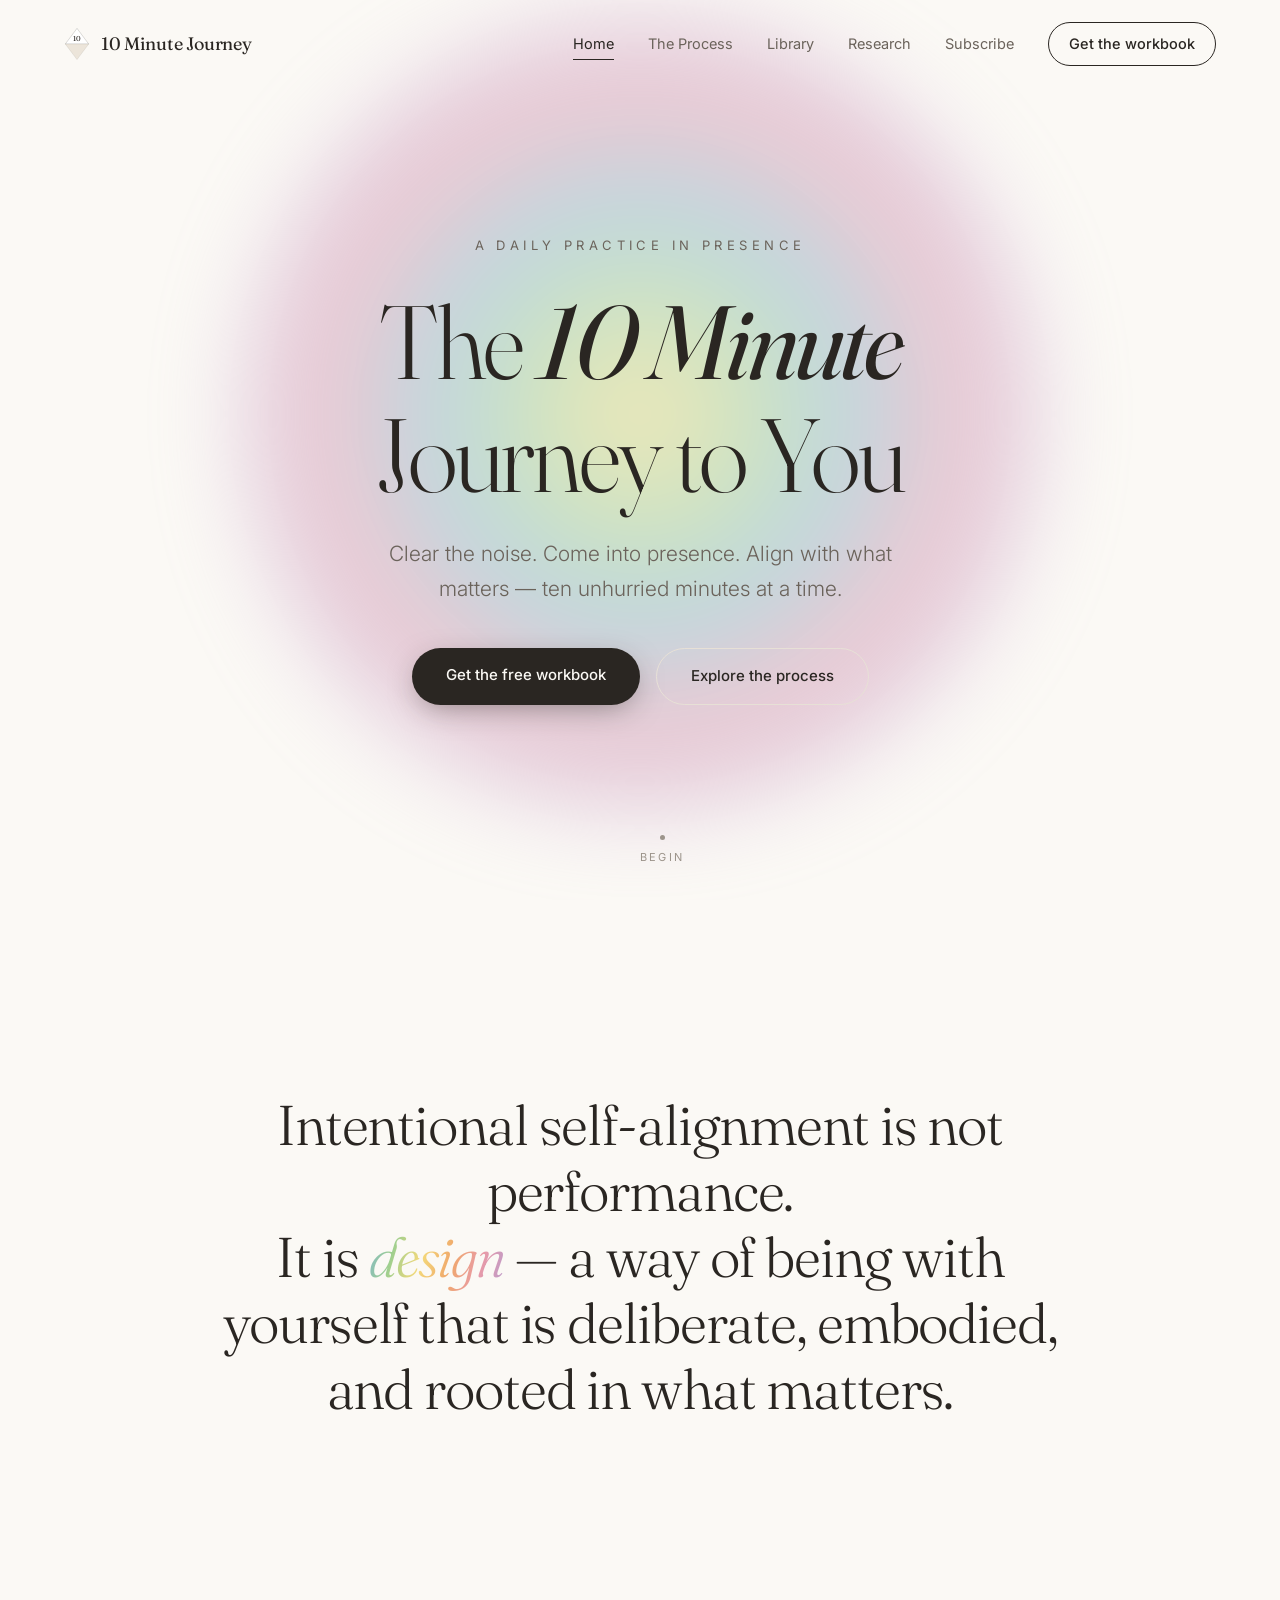
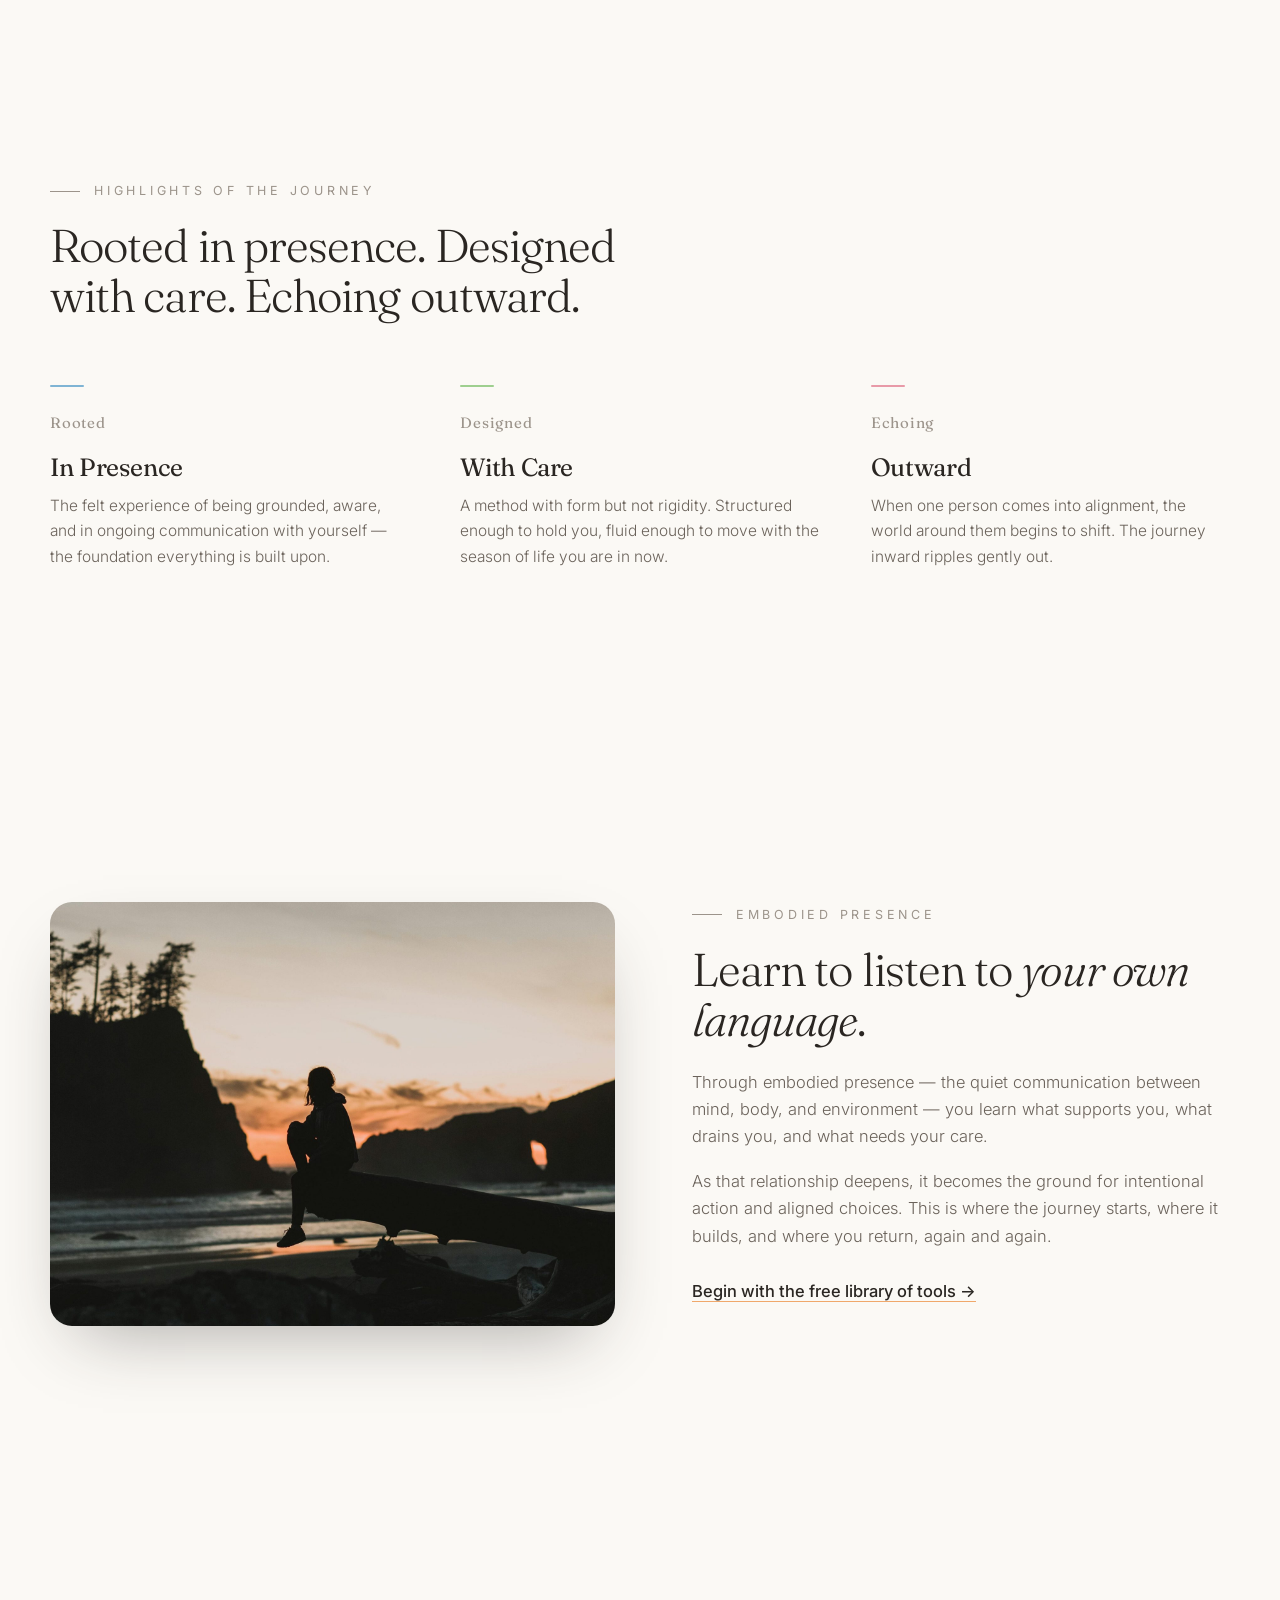
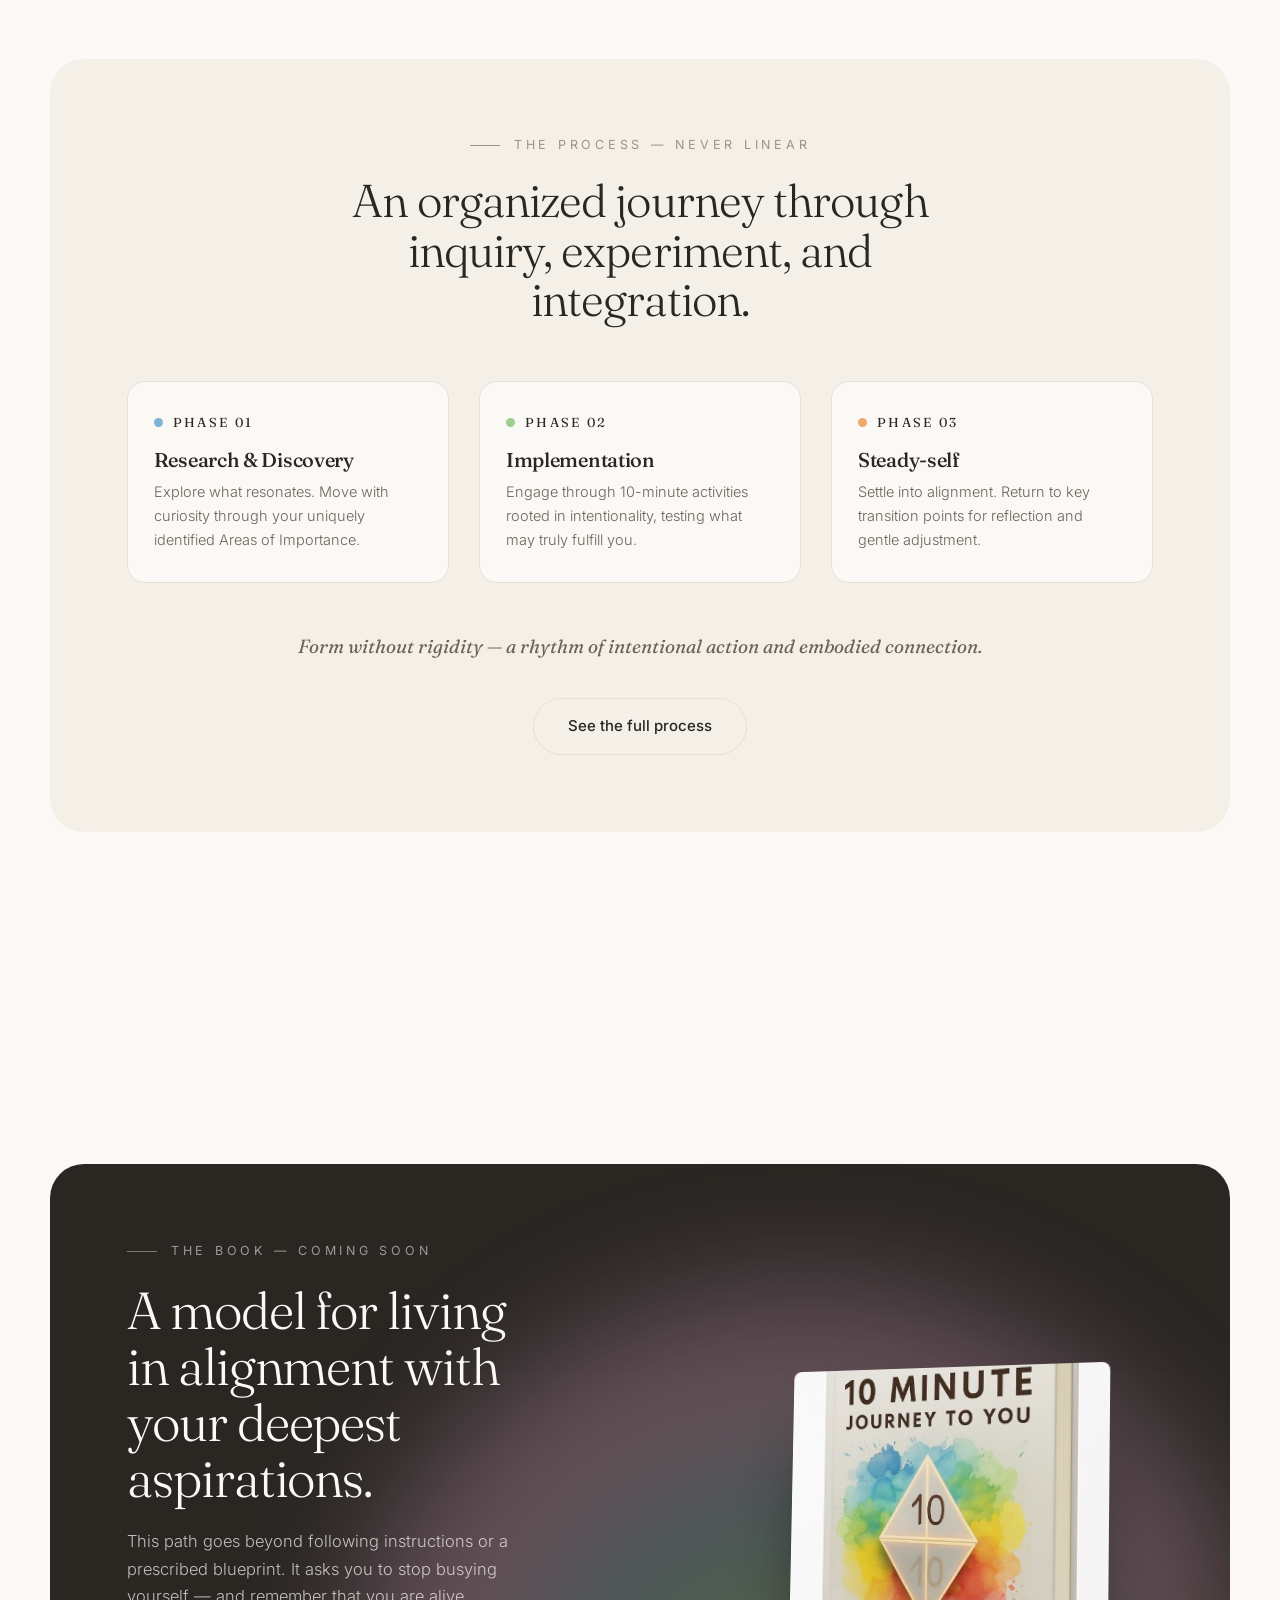
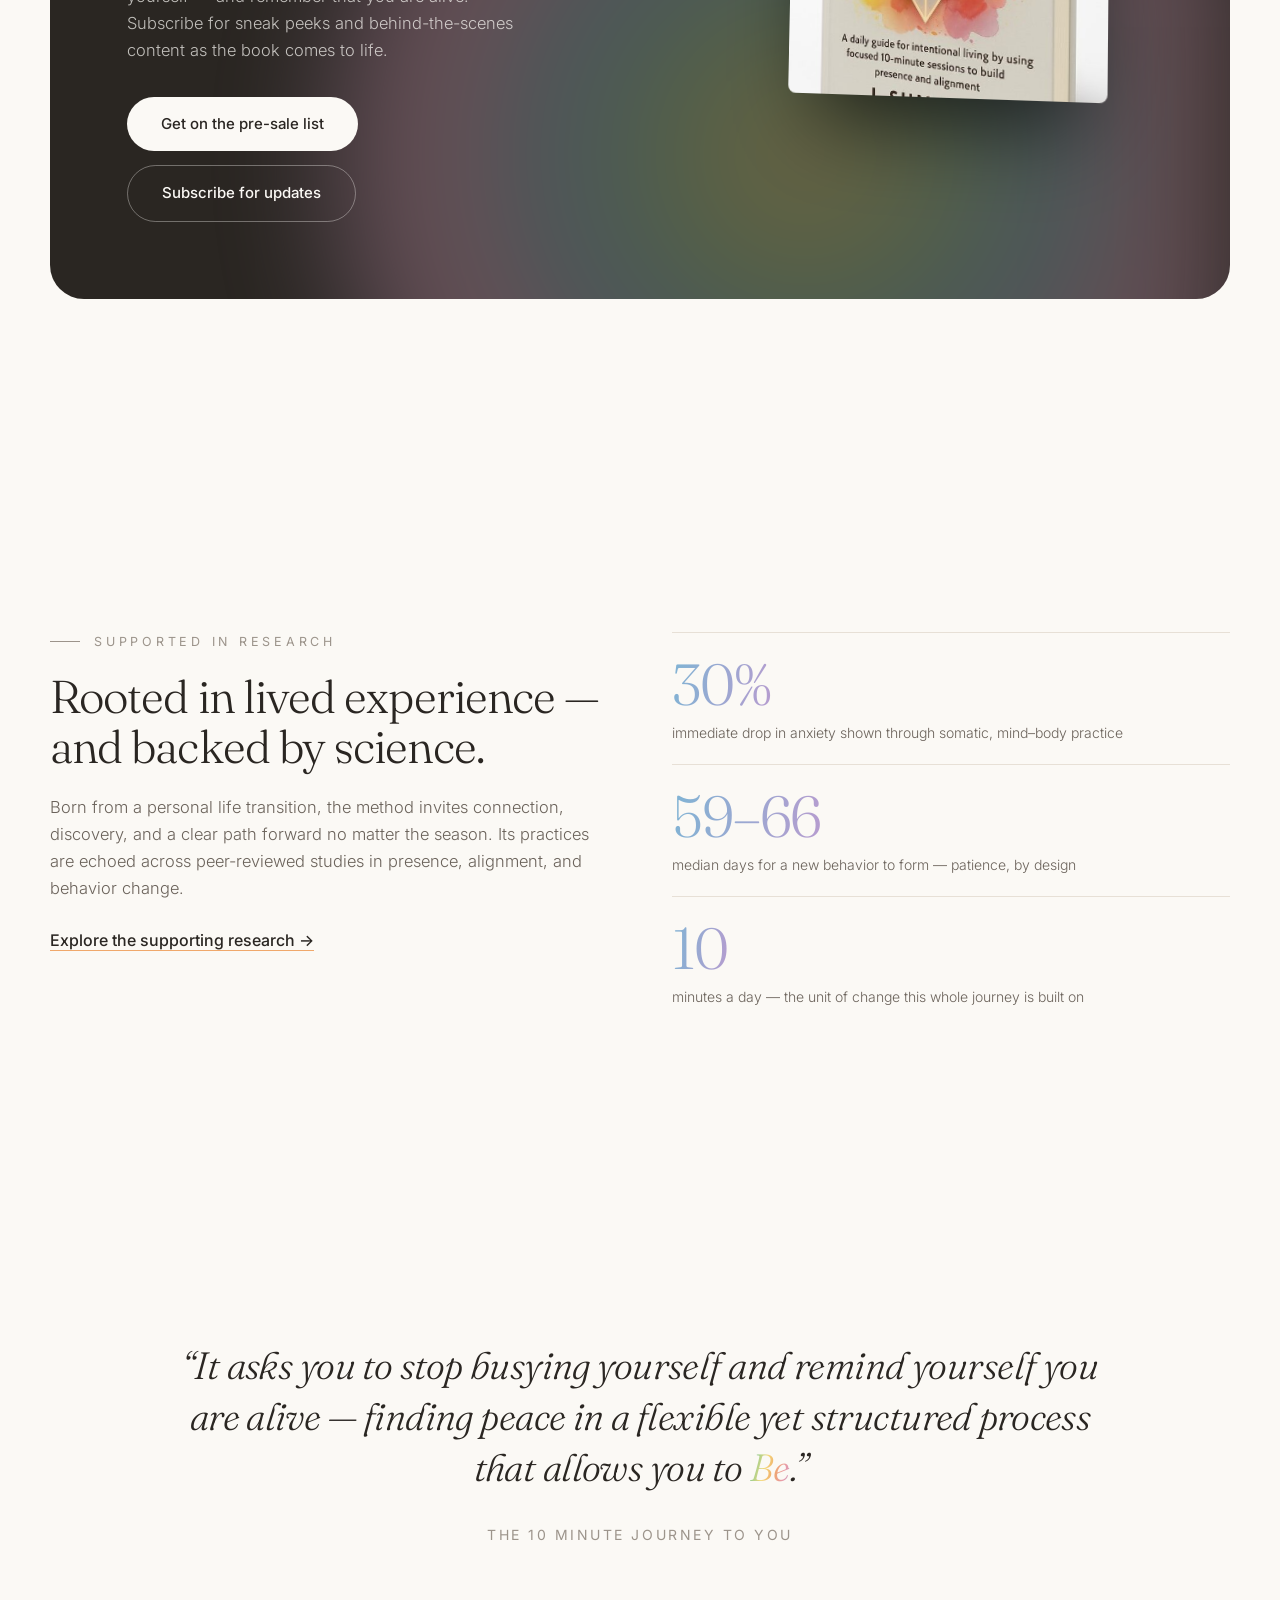
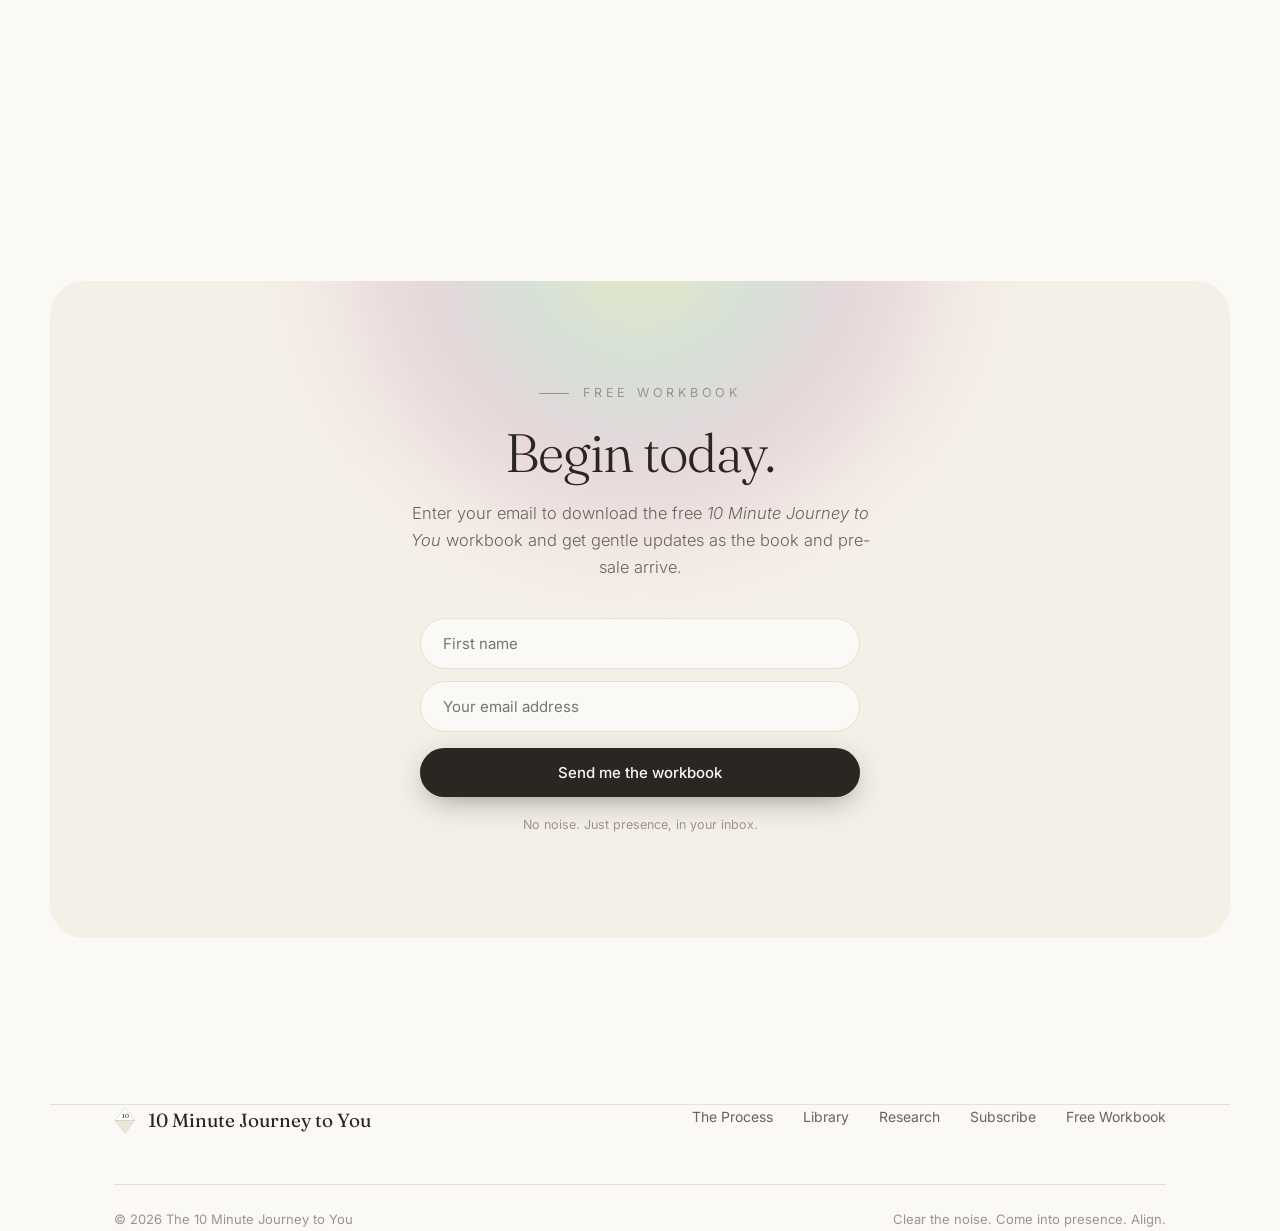
==== index.html @ b22a6e85 "Add files via upload" ====
<!DOCTYPE html>
<html lang="en">
<head>
<meta charset="UTF-8">
<meta name="viewport" content="width=device-width, initial-scale=1.0">
<title>The 10 Minute Journey to You</title>
<meta name="description" content="A daily guide for intentional living. Ten minutes a day to clear the noise, return to presence, and align with what matters.">
<meta property="og:title" content="The 10 Minute Journey to You">
<meta property="og:description" content="A daily guide for intentional living. Ten minutes a day to clear the noise, return to presence, and align with what matters.">
<meta property="og:type" content="website">
<meta property="og:image" content="[data-uri]">
<meta name="twitter:card" content="summary_large_image">
<link rel="icon" href="[data-uri]">
<link rel="preconnect" href="https://fonts.googleapis.com">
<link rel="preconnect" href="https://fonts.gstatic.com" crossorigin>
<link href="https://fonts.googleapis.com/css2?family=Fraunces:ital,opsz,wght@0,9..144,300..600;1,9..144,300..500&family=Inter:wght@300;400;500;600&display=swap" rel="stylesheet">
<style>
:root{
  --ink:#2a2622; --ink-soft:#6b635b; --ink-faint:#9c948b;
  --paper:#fbf9f5; --paper-warm:#f4efe7; --line:#e7e0d6;
  --c-blue:#7fb4d4; --c-green:#9ecf8f; --c-yellow:#f4d97a; --c-orange:#f0a86b; --c-rose:#e89aa8; --c-violet:#b79ccf;
  --maxw:1180px;
}
*{margin:0;padding:0;box-sizing:border-box}
html{scroll-behavior:smooth}
body{
  font-family:'Inter',sans-serif; color:var(--ink); background:var(--paper);
  line-height:1.65; -webkit-font-smoothing:antialiased; overflow-x:clip;
}
h1,h2,h3,h4{font-family:'Fraunces',serif; font-weight:400; line-height:1.08; letter-spacing:-0.015em}
.serif{font-family:'Fraunces',serif}
a{color:inherit; text-decoration:none}
img{max-width:100%; display:block}

/* ---------- nav ---------- */
nav{
  position:fixed; top:0; left:0; right:0; z-index:100;
  display:flex; align-items:center; justify-content:space-between;
  padding:22px clamp(24px,6vw,64px);
  transition:background .5s ease, padding .5s ease, box-shadow .5s ease;
}
nav.scrolled,nav.solid{background:rgba(251,249,245,.82); backdrop-filter:blur(18px) saturate(1.4); padding:14px clamp(24px,6vw,64px); box-shadow:0 1px 0 rgba(0,0,0,.04)}
.brand{display:flex; align-items:center; gap:11px; font-family:'Fraunces',serif; font-size:18px; letter-spacing:-.01em}
.brand .glyph{width:26px; height:34px}
.navlinks{display:flex; gap:34px; align-items:center}
.navlinks a{font-size:14.5px; color:var(--ink-soft); transition:color .3s; position:relative}
.navlinks a:hover,.navlinks a.active{color:var(--ink)}
.navlinks a:not(.nav-cta)::after{content:''; position:absolute; left:0; bottom:-4px; width:0; height:1px; background:var(--ink); transition:width .3s}
.navlinks a:not(.nav-cta):hover::after,.navlinks a.active::after{width:100%}
.nav-cta{padding:9px 20px; border:1px solid var(--ink); border-radius:100px; color:var(--ink)!important; font-weight:500; transition:all .35s}
.nav-cta:hover{background:var(--ink); color:var(--paper)!important}
.burger{display:none; flex-direction:column; gap:5px; cursor:pointer; background:none; border:none}
.burger span{width:24px; height:2px; background:var(--ink); transition:.3s}

/* ---------- buttons ---------- */
.btn{
  display:inline-block; padding:15px 34px; border-radius:100px; font-size:15px; font-weight:500; cursor:pointer;
  transition:transform .35s cubic-bezier(.2,.8,.2,1), box-shadow .35s, background .35s; border:none; font-family:inherit;
}
.btn-primary{background:var(--ink); color:var(--paper); box-shadow:0 8px 30px -8px rgba(42,38,34,.5)}
.btn-primary:hover{transform:translateY(-3px); box-shadow:0 16px 40px -10px rgba(42,38,34,.55)}
.btn-ghost{background:transparent; color:var(--ink); border:1px solid var(--line)}
.btn-ghost:hover{border-color:var(--ink); transform:translateY(-3px)}
.btn-light{background:var(--paper); color:var(--ink)}
.btn-light:hover{transform:translateY(-3px); box-shadow:0 16px 40px -12px rgba(0,0,0,.5)}
.btn-outline-l{background:transparent; color:var(--paper); border:1px solid rgba(251,249,245,.35)}
.btn-outline-l:hover{border-color:var(--paper); transform:translateY(-3px)}

/* ---------- layout helpers ---------- */
section{position:relative}
.wrap{max-width:var(--maxw); margin:0 auto; padding:0 clamp(24px,6vw,64px)}
.band{padding:clamp(90px,13vw,170px) 0}
.sec-eyebrow{font-size:12.5px; letter-spacing:.3em; text-transform:uppercase; color:var(--ink-faint); margin-bottom:20px; display:flex; align-items:center; gap:14px}
.sec-eyebrow::before{content:''; width:30px; height:1px; background:var(--ink-faint)}
.accent{
  background:linear-gradient(105deg,var(--c-blue),var(--c-green),var(--c-yellow),var(--c-orange),var(--c-rose),var(--c-violet));
  -webkit-background-clip:text; background-clip:text; -webkit-text-fill-color:transparent;
}

.reveal{opacity:0; transform:translateY(34px); transition:opacity 1s cubic-bezier(.2,.7,.2,1), transform 1s cubic-bezier(.2,.7,.2,1)}
.reveal.in{opacity:1; transform:none}
.reveal.d1{transition-delay:.1s}.reveal.d2{transition-delay:.2s}.reveal.d3{transition-delay:.3s}.reveal.d4{transition-delay:.4s}

/* ---------- page header (interior pages) ---------- */
.page-head{
  padding:clamp(140px,20vw,220px) 0 clamp(50px,7vw,90px); text-align:center; position:relative; overflow:hidden;
}
.page-head .aura{
  position:absolute; top:30%; left:50%; transform:translate(-50%,-50%);
  width:min(62vw,600px); aspect-ratio:1; z-index:0; pointer-events:none; filter:blur(54px); opacity:.42;
}
.page-head .inner{position:relative; z-index:2}
.page-head .sec-eyebrow{justify-content:center}
.page-head h1{font-size:clamp(40px,7vw,82px); font-weight:300; letter-spacing:-.03em; margin-bottom:22px}
.page-head h1 em{font-style:italic; font-weight:400}
.page-head p{font-size:clamp(17px,2vw,20px); color:var(--ink-soft); max-width:560px; margin:0 auto; font-weight:300}

/* ---------- hero (home) ---------- */
.hero{min-height:100svh; display:flex; flex-direction:column; align-items:center; justify-content:center; text-align:center; position:relative; padding:120px 24px 80px; overflow:hidden}
.aura-breathe{position:absolute; top:46%; left:50%; transform:translate(-50%,-50%); width:min(78vw,820px); aspect-ratio:1; z-index:0; pointer-events:none; filter:blur(46px); opacity:.5; animation:breathe 11s ease-in-out infinite}
@keyframes breathe{0%,100%{transform:translate(-50%,-50%) scale(1); opacity:.46}50%{transform:translate(-50%,-50%) scale(1.08); opacity:.6}}
.hero-inner{position:relative; z-index:2; max-width:880px}
.eyebrow{font-size:13px; letter-spacing:.34em; text-transform:uppercase; color:var(--ink-soft); margin-bottom:30px; opacity:0; animation:rise 1s .2s forwards}
.hero h1{font-size:clamp(44px,8.2vw,104px); font-weight:300; letter-spacing:-.03em; margin-bottom:26px}
.hero h1 .l{display:inline-block; opacity:0; transform:translateY(28px); animation:rise 1.1s forwards}
.hero h1 em{font-style:italic; font-weight:400}
.hero p.sub{font-size:clamp(17px,2vw,21px); color:var(--ink-soft); max-width:560px; margin:0 auto 42px; font-weight:300; opacity:0; animation:rise 1s 1.1s forwards}
.hero-cta{display:flex; gap:16px; justify-content:center; flex-wrap:wrap; opacity:0; animation:rise 1s 1.3s forwards}
.scrollcue{position:absolute; bottom:34px; left:50%; transform:translateX(-50%); z-index:2; opacity:0; animation:rise 1s 1.7s forwards}
.scrollcue .dot{width:5px; height:5px; border-radius:50%; background:var(--ink-faint); margin:0 auto; animation:fall 1.8s ease-in-out infinite}
.scrollcue span{font-size:11px; letter-spacing:.2em; text-transform:uppercase; color:var(--ink-faint); display:block; margin-top:8px}
@keyframes fall{0%{transform:translateY(0); opacity:0}40%{opacity:1}100%{transform:translateY(14px); opacity:0}}
@keyframes rise{to{opacity:1; transform:translateY(0)}}

/* ---------- statement ---------- */
.statement{text-align:center; padding:clamp(100px,15vw,200px) 0}
.statement h2{font-size:clamp(28px,4.6vw,56px); font-weight:300; line-height:1.18; max-width:900px; margin:0 auto; letter-spacing:-.02em}
.statement h2 em{font-style:italic}
.statement .accent{font-style:italic}

/* ---------- pillars ---------- */
.pillars{display:grid; grid-template-columns:repeat(3,1fr); gap:clamp(28px,4vw,64px); margin-top:64px}
.pillar .num{font-family:'Fraunces',serif; font-size:15px; color:var(--ink-faint); margin-bottom:18px; letter-spacing:.05em}
.pillar h3{font-size:25px; margin-bottom:12px; font-weight:400}
.pillar p{color:var(--ink-soft); font-size:15.5px; font-weight:300}
.pillar .rule{width:34px; height:2px; border-radius:2px; margin-bottom:24px}

/* ---------- feature ---------- */
.feature{display:grid; grid-template-columns:1.05fr 1fr; gap:clamp(40px,6vw,90px); align-items:center}
.feature.flip{grid-template-columns:1fr 1.05fr}
.feature-img{position:relative; border-radius:22px; overflow:hidden; aspect-ratio:4/3; box-shadow:0 30px 70px -28px rgba(42,38,34,.4)}
.feature-img img{width:100%; height:100%; object-fit:cover; transition:transform 1.2s cubic-bezier(.2,.7,.2,1)}
.feature-img:hover img{transform:scale(1.05)}
.feature h2{font-size:clamp(30px,4vw,46px); font-weight:300; margin-bottom:24px; letter-spacing:-.02em}
.feature h2 em{font-style:italic}
.feature p{color:var(--ink-soft); font-size:16.5px; margin-bottom:18px; font-weight:300}
.inline-link{font-weight:500; color:var(--ink); border-bottom:1.5px solid var(--c-orange); transition:border-color .3s}
.inline-link:hover{border-color:var(--ink)}

/* ---------- process ---------- */
.process-wrap{background:var(--paper-warm); border-radius:34px; padding:clamp(40px,6vw,84px); position:relative; overflow:hidden}
.flow{display:grid; grid-template-columns:repeat(3,1fr); gap:30px; margin-top:56px; position:relative}
.step{background:var(--paper); border:1px solid var(--line); border-radius:18px; padding:30px 26px; transition:transform .5s cubic-bezier(.2,.8,.2,1), box-shadow .5s}
.step:hover{transform:translateY(-6px); box-shadow:0 24px 50px -24px rgba(42,38,34,.3)}
.step .si{font-family:'Fraunces',serif; font-size:13px; letter-spacing:.18em; text-transform:uppercase; margin-bottom:16px; display:flex; align-items:center; gap:10px}
.step .si .pip{width:9px; height:9px; border-radius:50%}
.step h4{font-size:20px; margin-bottom:9px; font-weight:500}
.step p{font-size:14.5px; color:var(--ink-soft); font-weight:300}
.process-note{text-align:center; margin-top:48px; font-family:'Fraunces',serif; font-style:italic; font-size:19px; color:var(--ink-soft)}

/* ---------- book ---------- */
.book{background:var(--ink); color:var(--paper); border-radius:34px; overflow:hidden; position:relative; display:grid; grid-template-columns:1fr 1fr; align-items:center; gap:40px; max-width:100%}
.book-aura{position:absolute; inset:0; opacity:.34; filter:blur(60px); z-index:0}
.book-text{padding:clamp(44px,6vw,80px); position:relative; z-index:2}
.book-text .sec-eyebrow{color:rgba(251,249,245,.55)}
.book-text .sec-eyebrow::before{background:rgba(251,249,245,.4)}
.book-text h2{font-size:clamp(32px,4.4vw,52px); font-weight:300; margin-bottom:22px; letter-spacing:-.02em}
.book-text p{color:rgba(251,249,245,.72); font-size:16.5px; margin-bottom:32px; font-weight:300}
.book-cta{display:flex; gap:14px; flex-wrap:wrap}
.book-visual{position:relative; z-index:2; display:flex; justify-content:center; align-items:center; padding:50px 30px; min-height:440px}
.book-visual img{width:min(78%,330px); border-radius:8px; box-shadow:0 50px 90px -30px rgba(0,0,0,.7); transform:perspective(1400px) rotateY(-16deg) rotateX(3deg); transition:transform 1s cubic-bezier(.2,.7,.2,1)}
.book-visual img:hover{transform:perspective(1400px) rotateY(-7deg) rotateX(1deg) translateY(-8px)}

/* ---------- research ---------- */
.research{display:grid; grid-template-columns:1fr 1fr; gap:clamp(36px,5vw,80px); align-items:start}
.research-stats{display:grid; gap:20px}
.stat{border-top:1px solid var(--line); padding-top:22px}
.stat .big{font-family:'Fraunces',serif; font-size:clamp(38px,5vw,58px); font-weight:300; line-height:1; letter-spacing:-.02em; margin-bottom:8px}
.stat .big .grad{background:linear-gradient(100deg,var(--c-blue),var(--c-violet)); -webkit-background-clip:text; background-clip:text; -webkit-text-fill-color:transparent}
.stat p{font-size:14px; color:var(--ink-soft); font-weight:300}
.research h2{font-size:clamp(30px,4vw,46px); font-weight:300; margin-bottom:22px; letter-spacing:-.02em}
.research p.lead{color:var(--ink-soft); font-size:16.5px; font-weight:300; margin-bottom:20px}
.research .cite{font-size:13px; color:var(--ink-faint); font-weight:300; line-height:1.6}

/* ---------- quote ---------- */
.quote{text-align:center; padding:clamp(90px,13vw,170px) 0}
.quote blockquote{font-family:'Fraunces',serif; font-size:clamp(22px,3.3vw,38px); font-weight:300; line-height:1.34; max-width:920px; margin:0 auto 28px; letter-spacing:-.015em; font-style:italic}
.quote cite{font-style:normal; font-size:14px; letter-spacing:.18em; text-transform:uppercase; color:var(--ink-faint)}

/* ---------- forms / email capture ---------- */
.capture{text-align:center; background:var(--paper-warm); border-radius:34px; padding:clamp(56px,8vw,110px) clamp(24px,5vw,60px); position:relative; overflow:hidden}
.capture h2{font-size:clamp(30px,4.6vw,54px); font-weight:300; margin-bottom:18px; letter-spacing:-.02em}
.capture p.sub{color:var(--ink-soft); max-width:480px; margin:0 auto 36px; font-weight:300; font-size:16.5px}
.eform{display:flex; flex-direction:column; gap:12px; max-width:440px; margin:0 auto; position:relative; z-index:2}
.eform .row{display:flex; gap:12px}
.eform .row input{flex:1}
.eform input{width:100%; padding:15px 22px; border-radius:100px; border:1px solid var(--line); background:var(--paper); font-family:inherit; font-size:15px; color:var(--ink); transition:border-color .3s}
.eform input:focus{outline:none; border-color:var(--ink)}
.eform .btn{width:100%; margin-top:4px}
.form-note{font-size:12.5px; color:var(--ink-faint); margin-top:6px}
.form-success{display:none; text-align:center; position:relative; z-index:2; max-width:440px; margin:0 auto}
.form-success.show{display:block; animation:rise .7s forwards}
.form-success .check{width:54px; height:54px; border-radius:50%; background:linear-gradient(120deg,var(--c-green),var(--c-blue)); display:flex; align-items:center; justify-content:center; margin:0 auto 20px}
.form-success h3{font-size:26px; font-weight:400; margin-bottom:10px}
.form-success p{color:var(--ink-soft); font-size:15.5px; margin-bottom:24px; font-weight:300}
.field-error{border-color:var(--c-rose)!important}

/* ---------- library / video ---------- */
.video-grid{display:grid; grid-template-columns:repeat(3,1fr); gap:24px; margin-top:54px}
.video-card{border-radius:18px; overflow:hidden; background:var(--paper-warm); border:1px solid var(--line); transition:transform .5s cubic-bezier(.2,.8,.2,1), box-shadow .5s}
.video-card:hover{transform:translateY(-6px); box-shadow:0 24px 50px -24px rgba(42,38,34,.3)}
.video-card .frame{aspect-ratio:16/9; width:100%}
.video-card .frame iframe{width:100%; height:100%; border:0; display:block}
.video-card .vc-body{padding:20px 22px}
.video-card h4{font-size:17px; font-weight:500; margin-bottom:4px}
.video-card p{font-size:13.5px; color:var(--ink-soft); font-weight:300}

/* ---------- research list (library) ---------- */
.ref-list{display:grid; gap:0; margin-top:40px; max-width:920px}
.ref{border-top:1px solid var(--line); padding:26px 0; display:grid; grid-template-columns:200px 1fr; gap:30px}
.ref:last-child{border-bottom:1px solid var(--line)}
.ref .tag{font-family:'Fraunces',serif; font-size:15px; font-weight:500; color:var(--ink)}
.ref .body p{font-size:15px; color:var(--ink-soft); font-weight:300; margin-bottom:8px}
.ref .body .src{font-size:12.5px; color:var(--ink-faint); font-weight:300; line-height:1.55}

/* ---------- process page detail ---------- */
.detail{display:grid; gap:clamp(60px,9vw,120px); margin-top:20px}
.detail-block{display:grid; grid-template-columns:auto 1fr; gap:clamp(30px,5vw,70px); align-items:start}
.detail-block .marker{font-family:'Fraunces',serif; font-size:clamp(50px,8vw,104px); font-weight:300; line-height:.8; color:transparent; -webkit-text-stroke:1px var(--ink-faint); letter-spacing:-.04em}
.detail-block h3{font-size:clamp(26px,3.4vw,38px); font-weight:300; margin-bottom:18px; letter-spacing:-.02em}
.detail-block h3 em{font-style:italic}
.detail-block p{color:var(--ink-soft); font-size:16.5px; font-weight:300; margin-bottom:16px; max-width:640px}

/* ---------- popup modal ---------- */
.modal-overlay{
  position:fixed; inset:0; z-index:1000; background:rgba(42,38,34,.45); backdrop-filter:blur(6px);
  display:flex; align-items:center; justify-content:center; padding:24px;
  opacity:0; visibility:hidden; transition:opacity .5s ease, visibility .5s ease;
}
.modal-overlay.open{opacity:1; visibility:visible}
.modal{
  background:var(--paper); border-radius:28px; max-width:920px; width:100%; position:relative; overflow:hidden;
  display:grid; grid-template-columns:1fr 1fr; box-shadow:0 50px 120px -30px rgba(42,38,34,.6);
  transform:translateY(30px) scale(.97); transition:transform .55s cubic-bezier(.2,.8,.2,1);
}
.modal-overlay.open .modal{transform:none}
.modal-visual{position:relative; background:var(--ink); display:flex; align-items:center; justify-content:center; padding:44px 30px; overflow:hidden; min-height:340px}
.modal-visual .m-aura{position:absolute; inset:0; opacity:.4; filter:blur(50px)}
.modal-visual img{position:relative; z-index:2; width:min(72%,230px); border-radius:6px; box-shadow:0 40px 70px -24px rgba(0,0,0,.7); transform:perspective(1200px) rotateY(-14deg) rotateX(3deg)}
.modal-body{padding:clamp(34px,4vw,52px); display:flex; flex-direction:column; justify-content:center}
.modal-body .sec-eyebrow{margin-bottom:16px}
.modal-body h2{font-size:clamp(27px,3.4vw,38px); font-weight:300; line-height:1.1; margin-bottom:14px; letter-spacing:-.02em}
.modal-body h2 em{font-style:italic}
.modal-body p.lead{color:var(--ink-soft); font-size:15.5px; font-weight:300; margin-bottom:26px}
.modal-close{position:absolute; top:18px; right:18px; z-index:5; width:38px; height:38px; border-radius:50%; border:none; background:rgba(251,249,245,.9); cursor:pointer; display:flex; align-items:center; justify-content:center; transition:transform .3s, background .3s}
.modal-close:hover{transform:rotate(90deg); background:#fff}
.modal .eform{margin:0; max-width:none}
.modal .form-success{margin:0; max-width:none; text-align:left}
.modal .form-success .check{margin:0 0 18px}

/* ---------- footer ---------- */
footer{padding:70px 0 44px; border-top:1px solid var(--line); margin-top:clamp(60px,9vw,120px)}
.foot{display:flex; justify-content:space-between; align-items:flex-start; gap:40px; flex-wrap:wrap}
.foot-brand{display:flex; align-items:center; gap:12px; font-family:'Fraunces',serif; font-size:19px}
.foot-links{display:flex; gap:30px; flex-wrap:wrap}
.foot-links a{font-size:14px; color:var(--ink-soft); transition:color .3s}
.foot-links a:hover{color:var(--ink)}
.foot-bottom{margin-top:48px; padding-top:24px; border-top:1px solid var(--line); display:flex; justify-content:space-between; flex-wrap:wrap; gap:14px; font-size:13px; color:var(--ink-faint)}

/* ---------- responsive ---------- */
@media(max-width:860px){
  .navlinks{position:fixed; inset:0 0 0 auto; width:78%; max-width:340px; background:var(--paper); flex-direction:column; justify-content:center; gap:30px; transform:translateX(100%); transition:transform .5s cubic-bezier(.2,.8,.2,1); box-shadow:-20px 0 60px -20px rgba(0,0,0,.25)}
  .navlinks.open{transform:none}
  .burger{display:flex; z-index:101}
  .pillars,.flow,.research,.video-grid{grid-template-columns:1fr}
  .research-stats{grid-template-columns:repeat(3,1fr); gap:14px}
  .feature,.feature.flip,.book{grid-template-columns:1fr}
  .feature.flip .feature-img{order:-1}
  .book-visual{order:-1; min-height:360px; padding-top:60px}
  .modal{grid-template-columns:1fr; max-width:440px}
  .modal-visual{min-height:200px; padding:30px}
  .modal-visual img{width:150px}
  .ref{grid-template-columns:1fr; gap:8px}
  .detail-block{grid-template-columns:1fr; gap:10px}
  .detail-block .marker{font-size:60px}
}
@media(max-width:540px){
  .wrap{padding:0 24px}
  .research-stats{grid-template-columns:1fr}
  .video-grid{grid-template-columns:1fr}
  .hero-cta{flex-direction:column; width:100%; max-width:300px; margin:0 auto}
  .hero-cta .btn{width:100%}
  .eform .row{flex-direction:column}
}
@media(prefers-reduced-motion:reduce){
  *{animation:none!important; transition:none!important}
  .reveal{opacity:1; transform:none}
  .aura-breathe{animation:none!important}
}

</style>
</head>
<body>

<svg width="0" height="0" style="position:absolute"><defs>
<radialGradient id="aura" cx="0.5" cy="0.5" r="0.5">
<stop offset="0" stop-color="#f4d97a"/><stop offset="0.3" stop-color="#9ecf8f"/><stop offset="0.55" stop-color="#7fb4d4"/><stop offset="0.78" stop-color="#e89aa8"/><stop offset="1" stop-color="#b79ccf"/>
</radialGradient>
</defs></svg>

<nav id="nav">
  <a href="index.html" class="brand"><svg class="glyph" width="26" height="34" viewBox="0 0 40 52"><polygon points="20,2 38,26 20,26 2,26" style="fill:#fff;stroke:rgba(42,38,34,.25)"/><polygon points="2,26 20,26 38,26 20,50" style="fill:#ece5da;stroke:rgba(42,38,34,.12)"/><text x="20" y="22" font-family="Fraunces,serif" font-size="11" fill="#2a2622" text-anchor="middle">10</text></svg><span>10 Minute Journey</span></a>
  <div class="navlinks" id="navlinks">
    <a href="index.html" class="active">Home</a><a href="process.html">The Process</a><a href="library.html">Library</a><a href="research.html">Research</a><a href="subscribe.html">Subscribe</a>
    <a href="subscribe.html" class="nav-cta">Get the workbook</a>
  </div>
  <button class="burger" id="burger" aria-label="Menu"><span></span><span></span><span></span></button>
</nav>

<header class="hero" id="top">
  <svg class="aura-breathe" viewBox="0 0 100 100"><circle cx="50" cy="50" r="48" fill="url(#aura)"/></svg>
  <div class="hero-inner">
    <p class="eyebrow">A daily practice in presence</p>
    <h1>
      <span class="l" style="animation-delay:.35s">The</span>
      <span class="l" style="animation-delay:.45s"><em>10&nbsp;Minute</em></span><br>
      <span class="l" style="animation-delay:.6s">Journey</span>
      <span class="l" style="animation-delay:.72s">to</span>
      <span class="l" style="animation-delay:.84s">You</span>
    </h1>
    <p class="sub">Clear the noise. Come into presence. Align with what matters &mdash; ten unhurried minutes at a time.</p>
    <div class="hero-cta">
      <a href="subscribe.html" class="btn btn-primary">Get the free workbook</a>
      <a href="process.html" class="btn btn-ghost">Explore the process</a>
    </div>
  </div>
  <div class="scrollcue"><div class="dot"></div><span>Begin</span></div>
</header>

<section class="statement wrap">
  <h2 class="reveal">Intentional self-alignment is not performance.<br>It is <span class="accent">design</span> &mdash; a way of being with yourself that is deliberate, embodied, and rooted in what matters.</h2>
</section>

<section class="band wrap">
  <div class="sec-eyebrow reveal">Highlights of the journey</div>
  <h2 class="reveal serif" style="font-size:clamp(28px,4vw,46px);font-weight:300;max-width:620px;letter-spacing:-.02em">Rooted in presence. Designed with care. Echoing outward.</h2>
  <div class="pillars">
    <div class="pillar reveal d1"><div class="rule" style="background:var(--c-blue)"></div><div class="num">Rooted</div><h3>In Presence</h3><p>The felt experience of being grounded, aware, and in ongoing communication with yourself &mdash; the foundation everything is built upon.</p></div>
    <div class="pillar reveal d2"><div class="rule" style="background:var(--c-green)"></div><div class="num">Designed</div><h3>With Care</h3><p>A method with form but not rigidity. Structured enough to hold you, fluid enough to move with the season of life you are in now.</p></div>
    <div class="pillar reveal d3"><div class="rule" style="background:var(--c-rose)"></div><div class="num">Echoing</div><h3>Outward</h3><p>When one person comes into alignment, the world around them begins to shift. The journey inward ripples gently out.</p></div>
  </div>
</section>

<section class="band wrap">
  <div class="feature">
    <div class="feature-img reveal"><img src="[data-uri]" alt="A person sits on a log, silhouetted against a vibrant beach sunset."></div>
    <div class="reveal d1">
      <div class="sec-eyebrow">Embodied presence</div>
      <h2>Learn to listen to <em>your own language</em>.</h2>
      <p>Through embodied presence &mdash; the quiet communication between mind, body, and environment &mdash; you learn what supports you, what drains you, and what needs your care.</p>
      <p>As that relationship deepens, it becomes the ground for intentional action and aligned choices. This is where the journey starts, where it builds, and where you return, again and again.</p>
      <p style="margin-top:28px"><a href="library.html" class="inline-link">Begin with the free library of tools &rarr;</a></p>
    </div>
  </div>
</section>

<section class="band wrap">
  <div class="process-wrap">
    <div class="sec-eyebrow reveal" style="justify-content:center">The process &mdash; never linear</div>
    <h2 class="reveal serif" style="text-align:center;font-size:clamp(28px,4vw,46px);font-weight:300;max-width:680px;margin:0 auto;letter-spacing:-.02em">An organized journey through inquiry, experiment, and integration.</h2>
    <div class="flow">
      <div class="step reveal d1"><div class="si"><span class="pip" style="background:var(--c-blue)"></span>Phase 01</div><h4>Research &amp; Discovery</h4><p>Explore what resonates. Move with curiosity through your uniquely identified Areas of Importance.</p></div>
      <div class="step reveal d2"><div class="si"><span class="pip" style="background:var(--c-green)"></span>Phase 02</div><h4>Implementation</h4><p>Engage through 10-minute activities rooted in intentionality, testing what may truly fulfill you.</p></div>
      <div class="step reveal d3"><div class="si"><span class="pip" style="background:var(--c-orange)"></span>Phase 03</div><h4>Steady-self</h4><p>Settle into alignment. Return to key transition points for reflection and gentle adjustment.</p></div>
    </div>
    <p class="process-note reveal">Form without rigidity &mdash; a rhythm of intentional action and embodied connection.</p>
    <div style="text-align:center;margin-top:36px" class="reveal"><a href="process.html" class="btn btn-ghost">See the full process</a></div>
  </div>
</section>

<section class="band wrap" id="book">
  <div class="book">
    <svg class="book-aura" viewBox="0 0 100 100" preserveAspectRatio="xMidYMid slice"><circle cx="64" cy="50" r="40" fill="url(#aura)"/></svg>
    <div class="book-text">
      <div class="sec-eyebrow">The book &mdash; coming soon</div>
      <h2>A model for living in alignment with your deepest aspirations.</h2>
      <p>This path goes beyond following instructions or a prescribed blueprint. It asks you to stop busying yourself &mdash; and remember that you are alive. Subscribe for sneak peeks and behind-the-scenes content as the book comes to life.</p>
      <div class="book-cta">
        <a href="subscribe.html" class="btn btn-light">Get on the pre-sale list</a>
        <a href="subscribe.html" class="btn btn-outline-l">Subscribe for updates</a>
      </div>
    </div>
    <div class="book-visual"><img src="[data-uri]" alt="The 10 Minute Journey to You book cover"></div>
  </div>
</section>

<section class="band wrap">
  <div class="research">
    <div class="reveal">
      <div class="sec-eyebrow">Supported in research</div>
      <h2>Rooted in lived experience &mdash; and backed by science.</h2>
      <p class="lead">Born from a personal life transition, the method invites connection, discovery, and a clear path forward no matter the season. Its practices are echoed across peer-reviewed studies in presence, alignment, and behavior change.</p>
      <p style="margin-top:24px"><a href="research.html" class="inline-link">Explore the supporting research &rarr;</a></p>
    </div>
    <div class="research-stats reveal d1">
      <div class="stat"><div class="big"><span class="grad">30%</span></div><p>immediate drop in anxiety shown through somatic, mind&ndash;body practice</p></div>
      <div class="stat"><div class="big"><span class="grad">59&ndash;66</span></div><p>median days for a new behavior to form &mdash; patience, by design</p></div>
      <div class="stat"><div class="big"><span class="grad">10</span></div><p>minutes a day &mdash; the unit of change this whole journey is built on</p></div>
    </div>
  </div>
</section>

<section class="quote wrap">
  <blockquote class="reveal">&ldquo;It asks you to stop busying yourself and remind yourself you are alive &mdash; finding peace in a flexible yet structured process that allows you to <span class="accent" style="font-style:italic">Be</span>.&rdquo;</blockquote>
  <cite class="reveal d1">The 10 Minute Journey to You</cite>
</section>

<section class="band wrap" id="subscribe">
  <div class="capture">
    <svg class="aura-breathe" style="opacity:.3;animation:none;top:-6%;width:min(80vw,600px)" viewBox="0 0 100 100"><circle cx="50" cy="50" r="48" fill="url(#aura)"/></svg>
    <div style="position:relative;z-index:2">
      <div class="sec-eyebrow reveal" style="justify-content:center">Free workbook</div>
      <h2 class="reveal">Begin today.</h2>
      <p class="sub reveal d1">Enter your email to download the free <em>10 Minute Journey to You</em> workbook and get gentle updates as the book and pre-sale arrive.</p>
      <form class="eform reveal d2" data-source="home-footer">
        <div class="row"><input type="text" name="first" placeholder="First name" aria-label="First name"></div>
        <input type="email" name="email" placeholder="Your email address" aria-label="Email address" required>
        <button type="submit" class="btn btn-primary">Send me the workbook</button>
        <p class="form-note">No noise. Just presence, in your inbox.</p>
      </form>
      <div class="form-success">
        <div class="check"><svg width="24" height="24" viewBox="0 0 24 24"><path d="M5 12.5l4.5 4.5L19 7.5" stroke="#fff" stroke-width="2.2" fill="none" stroke-linecap="round" stroke-linejoin="round"/></svg></div>
        <h3>Your workbook is ready.</h3>
        <p>Thank you for joining the journey. Your download is one tap away.</p>
        <a class="dl-link btn btn-primary" href="workbook.pdf" download>Download the workbook (PDF)</a>
      </div>
    </div>
  </div>
</section>

<footer class="wrap">
  <div class="foot">
    <a href="index.html" class="foot-brand"><svg class="glyph" width="22" height="29" viewBox="0 0 40 52"><polygon points="20,2 38,26 20,26 2,26" style="fill:#fff;stroke:rgba(42,38,34,.25)"/><polygon points="2,26 20,26 38,26 20,50" style="fill:#ece5da;stroke:rgba(42,38,34,.12)"/><text x="20" y="22" font-family="Fraunces,serif" font-size="11" fill="#2a2622" text-anchor="middle">10</text></svg><span>10 Minute Journey to You</span></a>
    <div class="foot-links">
      <a href="process.html">The Process</a>
      <a href="library.html">Library</a>
      <a href="research.html">Research</a>
      <a href="subscribe.html">Subscribe</a>
      <a href="subscribe.html">Free Workbook</a>
    </div>
  </div>
  <div class="foot-bottom">
    <span>&copy; 2026 The 10 Minute Journey to You</span>
    <span>Clear the noise. Come into presence. Align.</span>
  </div>
</footer>
<!-- timed workbook popup -->
<div class="modal-overlay" id="workbookModal" role="dialog" aria-modal="true" aria-label="Download the free workbook">
  <div class="modal">
    <button class="modal-close" id="modalClose" aria-label="Close">
      <svg width="16" height="16" viewBox="0 0 16 16"><path d="M3 3l10 10M13 3L3 13" stroke="#2a2622" stroke-width="1.6" stroke-linecap="round"/></svg>
    </button>
    <div class="modal-visual">
      <svg class="m-aura" viewBox="0 0 100 100" preserveAspectRatio="xMidYMid slice"><circle cx="50" cy="50" r="42" fill="url(#aura)"/></svg>
      <img src="[data-uri]" alt="The 10 Minute Journey to You workbook">
    </div>
    <div class="modal-body">
      <div class="sec-eyebrow">Free, for a limited time</div>
      <h2>Start your journey with the <em>free workbook</em>.</h2>
      <p class="lead">Enter your email and download <em>The 10 Minute Journey to You</em> workbook as a PDF &mdash; plus gentle updates as the book arrives.</p>
      <form class="eform" data-source="popup">
        <div class="row"><input type="text" name="first" placeholder="First name" aria-label="First name"></div>
        <input type="email" name="email" placeholder="Your email address" aria-label="Email address" required>
        <button type="submit" class="btn btn-primary">Send me the workbook</button>
        <p class="form-note">No noise. Unsubscribe anytime.</p>
      </form>
      <div class="form-success">
        <div class="check"><svg width="24" height="24" viewBox="0 0 24 24"><path d="M5 12.5l4.5 4.5L19 7.5" stroke="#fff" stroke-width="2.2" fill="none" stroke-linecap="round" stroke-linejoin="round"/></svg></div>
        <h3>Your workbook is ready.</h3>
        <p>Thank you for joining. Your download is one tap away.</p>
        <a class="dl-link btn btn-primary" href="workbook.pdf" download>Download the workbook (PDF)</a>
      </div>
    </div>
  </div>
</div>
<script>
/* =========================================================================
   The 10 Minute Journey to You — shared site script
   =========================================================================
   BACKEND WIRE-UP (do this later):
   Everything funnels through submitEmail() below. Replace the body of that
   one function with your form service call (Formspree, Mailchimp, etc.) and
   every form + the popup will work. Nothing else needs to change.
   ========================================================================= */

/* ---- CONFIG: edit these two values ---- */
const WORKBOOK_PDF_URL = "workbook.pdf";   // drop your PDF in the site root with this name
const POPUP_DELAY_MS    = 8000;            // popup appears after 8 seconds
const POPUP_COOLDOWN_DAYS = 7;             // don't re-show for this many days after close/submit

/* ---- The single integration point ----
   Wire this to your email service later. It must return a Promise.
   Resolve on success, reject on failure. Right now it just simulates a
   network call so the UI is fully functional for testing. */
async function submitEmail({ first, last, email, source }) {
  // ---------------------------------------------------------------------
  // EXAMPLE — Formspree (uncomment and set your endpoint):
  //
  // const res = await fetch("https://formspree.io/f/YOUR_ID", {
  //   method: "POST",
  //   headers: { "Content-Type": "application/json", "Accept": "application/json" },
  //   body: JSON.stringify({ first, last, email, source })
  // });
  // if (!res.ok) throw new Error("Submission failed");
  // return true;
  // ---------------------------------------------------------------------

  // Placeholder so the UI works before wiring a backend:
  console.log("[submitEmail] captured:", { first, last, email, source });
  await new Promise(r => setTimeout(r, 800));
  return true;
}

/* ---------- nav: scroll state + mobile menu ---------- */
(function () {
  const nav = document.getElementById("nav");
  if (nav && !nav.classList.contains("solid")) {
    const onScroll = () => nav.classList.toggle("scrolled", window.scrollY > 40);
    addEventListener("scroll", onScroll); onScroll();
  }
  const burger = document.getElementById("burger");
  const links = document.getElementById("navlinks");
  if (burger && links) {
    burger.addEventListener("click", () => links.classList.toggle("open"));
    links.querySelectorAll("a").forEach(a =>
      a.addEventListener("click", () => links.classList.remove("open"))
    );
  }
})();

/* ---------- scroll reveal ---------- */
(function () {
  const els = document.querySelectorAll(".reveal");
  if (!els.length) return;
  const io = new IntersectionObserver((entries) => {
    entries.forEach(e => { if (e.isIntersecting) { e.target.classList.add("in"); io.unobserve(e.target); } });
  }, { threshold: 0.16 });
  els.forEach(el => io.observe(el));
})();

/* ---------- email forms (page forms + popup share this) ---------- */
function wireForm(form) {
  if (!form || form.dataset.wired) return;
  form.dataset.wired = "1";
  const success = form.parentElement.querySelector(".form-success");
  const dlLink  = success ? success.querySelector(".dl-link") : null;
  if (dlLink) dlLink.setAttribute("href", WORKBOOK_PDF_URL);

  form.addEventListener("submit", async (e) => {
    e.preventDefault();
    const emailEl = form.querySelector('input[type="email"]');
    const firstEl = form.querySelector('input[name="first"]');
    const lastEl  = form.querySelector('input[name="last"]');
    const btn     = form.querySelector("button[type=submit], .btn");

    // light validation
    let ok = true;
    [emailEl, firstEl].forEach(el => { if (el) el.classList.remove("field-error"); });
    if (firstEl && !firstEl.value.trim()) { firstEl.classList.add("field-error"); ok = false; }
    const emailVal = emailEl ? emailEl.value.trim() : "";
    if (!/^[^\s@]+@[^\s@]+\.[^\s@]+$/.test(emailVal)) { emailEl.classList.add("field-error"); ok = false; }
    if (!ok) return;

    const original = btn.textContent;
    btn.textContent = "Sending…"; btn.style.opacity = ".7"; btn.disabled = true;

    try {
      await submitEmail({
        first: firstEl ? firstEl.value.trim() : "",
        last:  lastEl ? lastEl.value.trim() : "",
        email: emailVal,
        source: form.dataset.source || "site"
      });
      if (success) { form.style.display = "none"; success.classList.add("show"); }
      else { btn.textContent = "Welcome ✓"; }
      setPopupCooldown(); // any successful capture suppresses the popup
    } catch (err) {
      btn.textContent = "Try again";
      setTimeout(() => { btn.textContent = original; btn.style.opacity = "1"; btn.disabled = false; }, 1800);
    }
  });
}
document.querySelectorAll("form.eform").forEach(wireForm);

/* ---------- timed workbook popup ---------- */
(function () {
  const overlay = document.getElementById("workbookModal");
  if (!overlay) return;

  const COOLDOWN_KEY = "tmj_popup_seen";
  function suppressed() {
    try {
      const t = localStorage.getItem(COOLDOWN_KEY);
      if (!t) return false;
      return (Date.now() - parseInt(t, 10)) < POPUP_COOLDOWN_DAYS * 864e5;
    } catch { return false; }
  }
  window.setPopupCooldown = function () {
    try { localStorage.setItem(COOLDOWN_KEY, String(Date.now())); } catch {}
  };

  let opened = false;
  function open() {
    if (opened || suppressed()) return;
    opened = true;
    overlay.classList.add("open");
    document.body.style.overflow = "hidden";
    const f = overlay.querySelector("input"); if (f) setTimeout(() => f.focus(), 600);
  }
  function close() {
    overlay.classList.remove("open");
    document.body.style.overflow = "";
    setPopupCooldown();
  }

  if (!suppressed()) setTimeout(open, POPUP_DELAY_MS);

  overlay.querySelector(".modal-close").addEventListener("click", close);
  overlay.addEventListener("click", (e) => { if (e.target === overlay) close(); });
  addEventListener("keydown", (e) => { if (e.key === "Escape" && overlay.classList.contains("open")) close(); });

  // expose a manual trigger for "get the workbook" buttons
  window.openWorkbookPopup = function () { opened = false; open(); };
})();

</script>
</body>
</html>
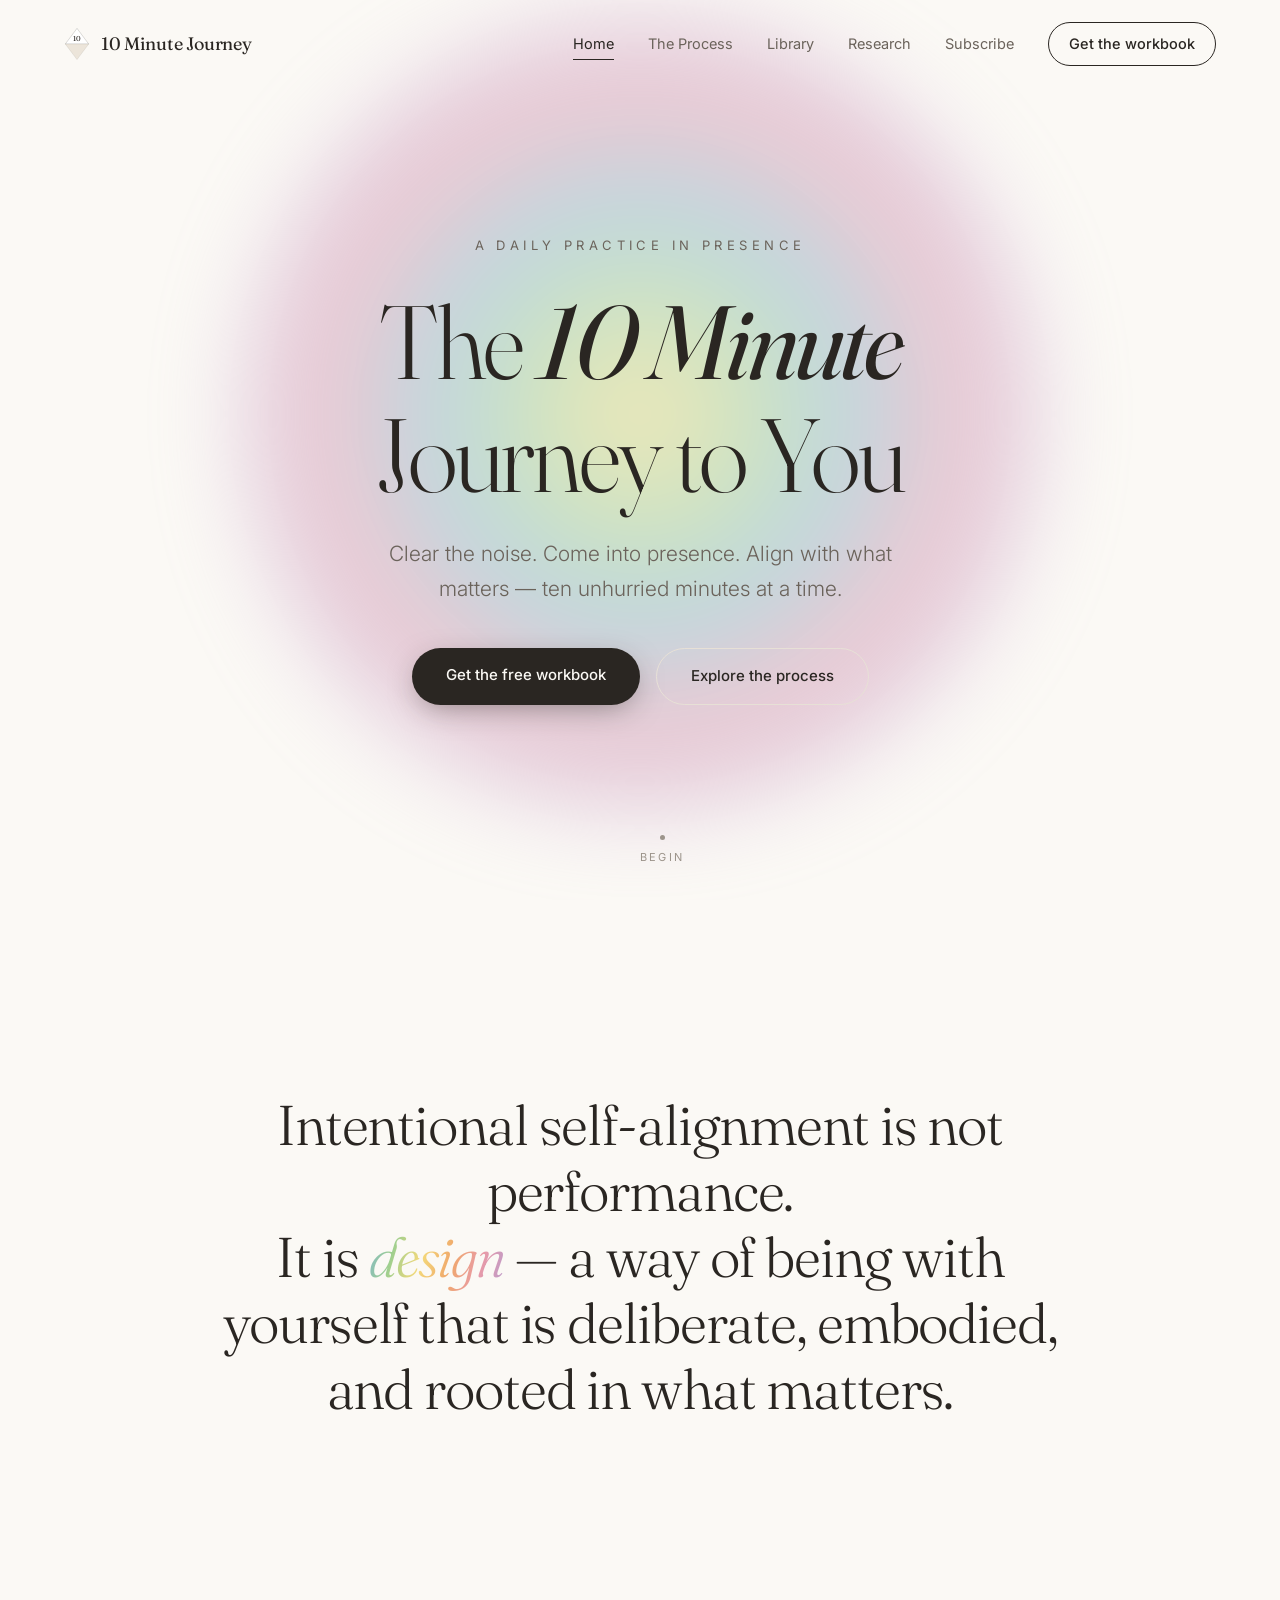
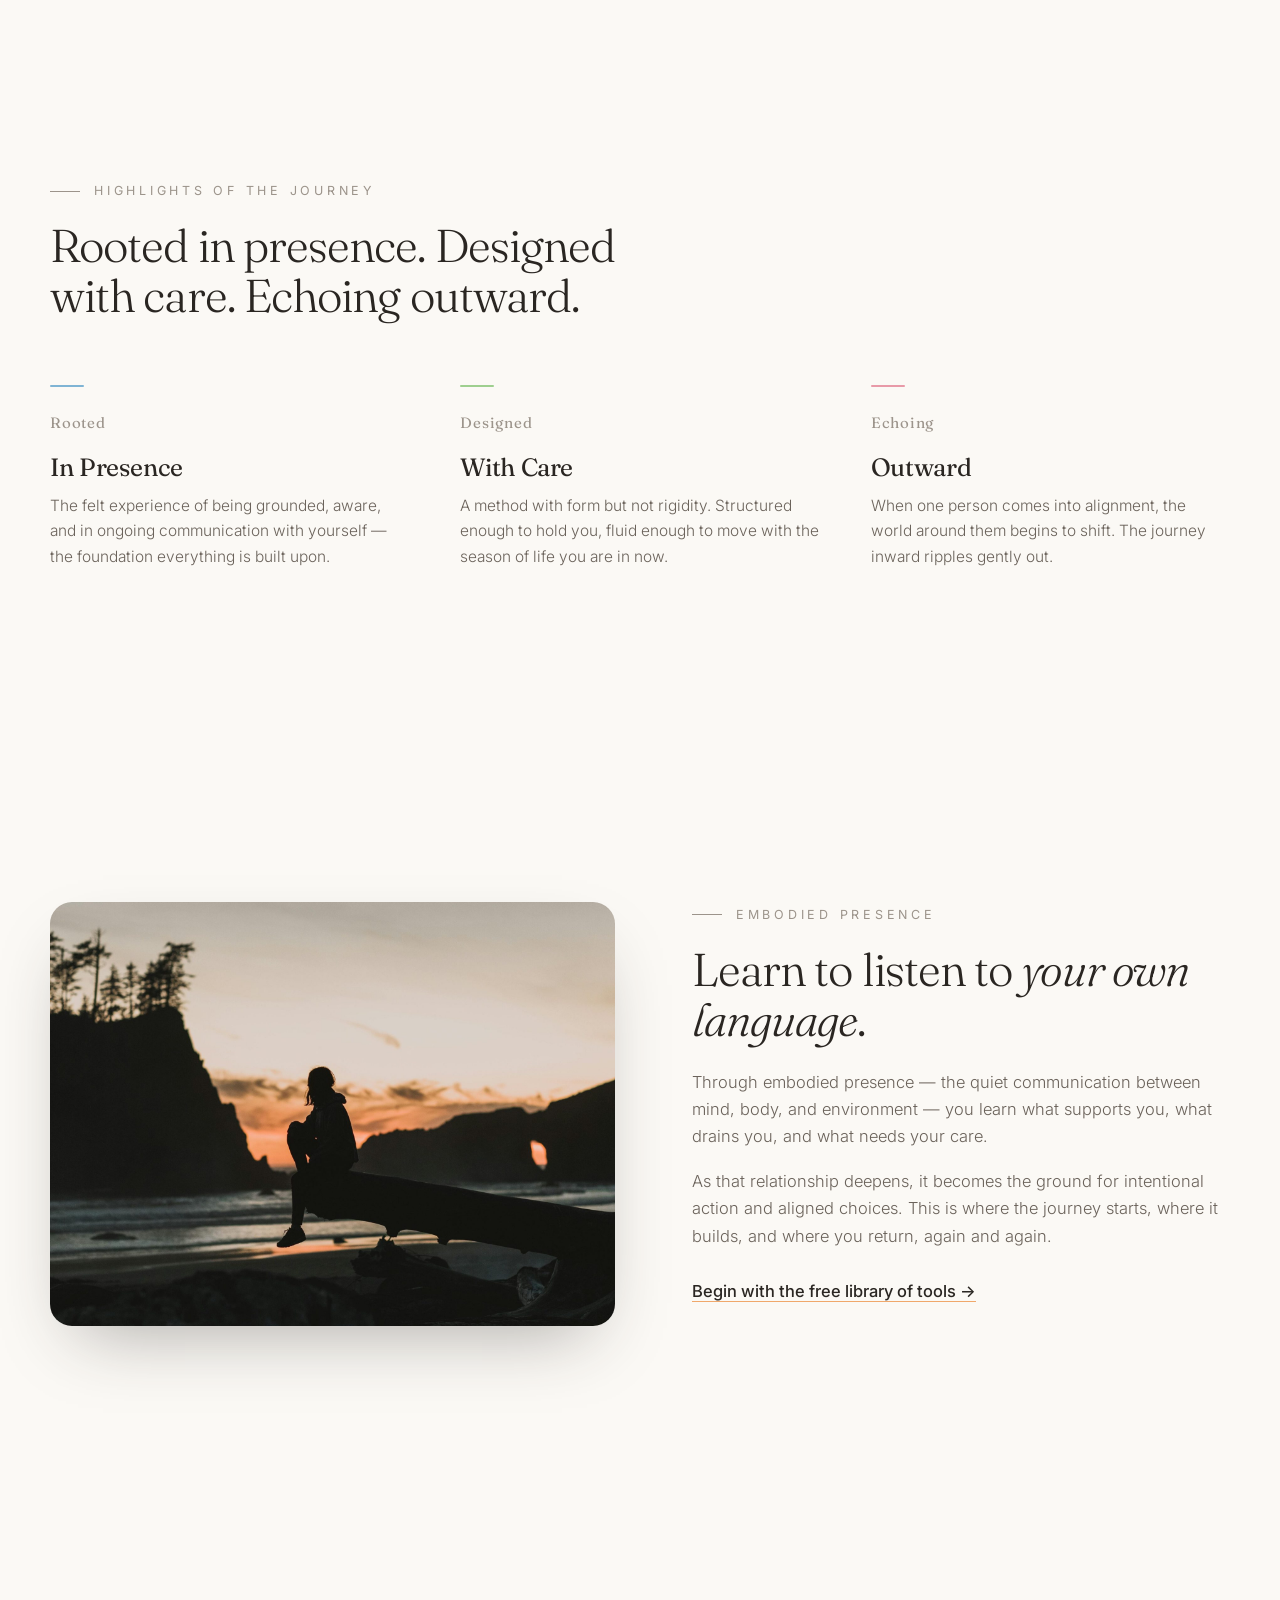
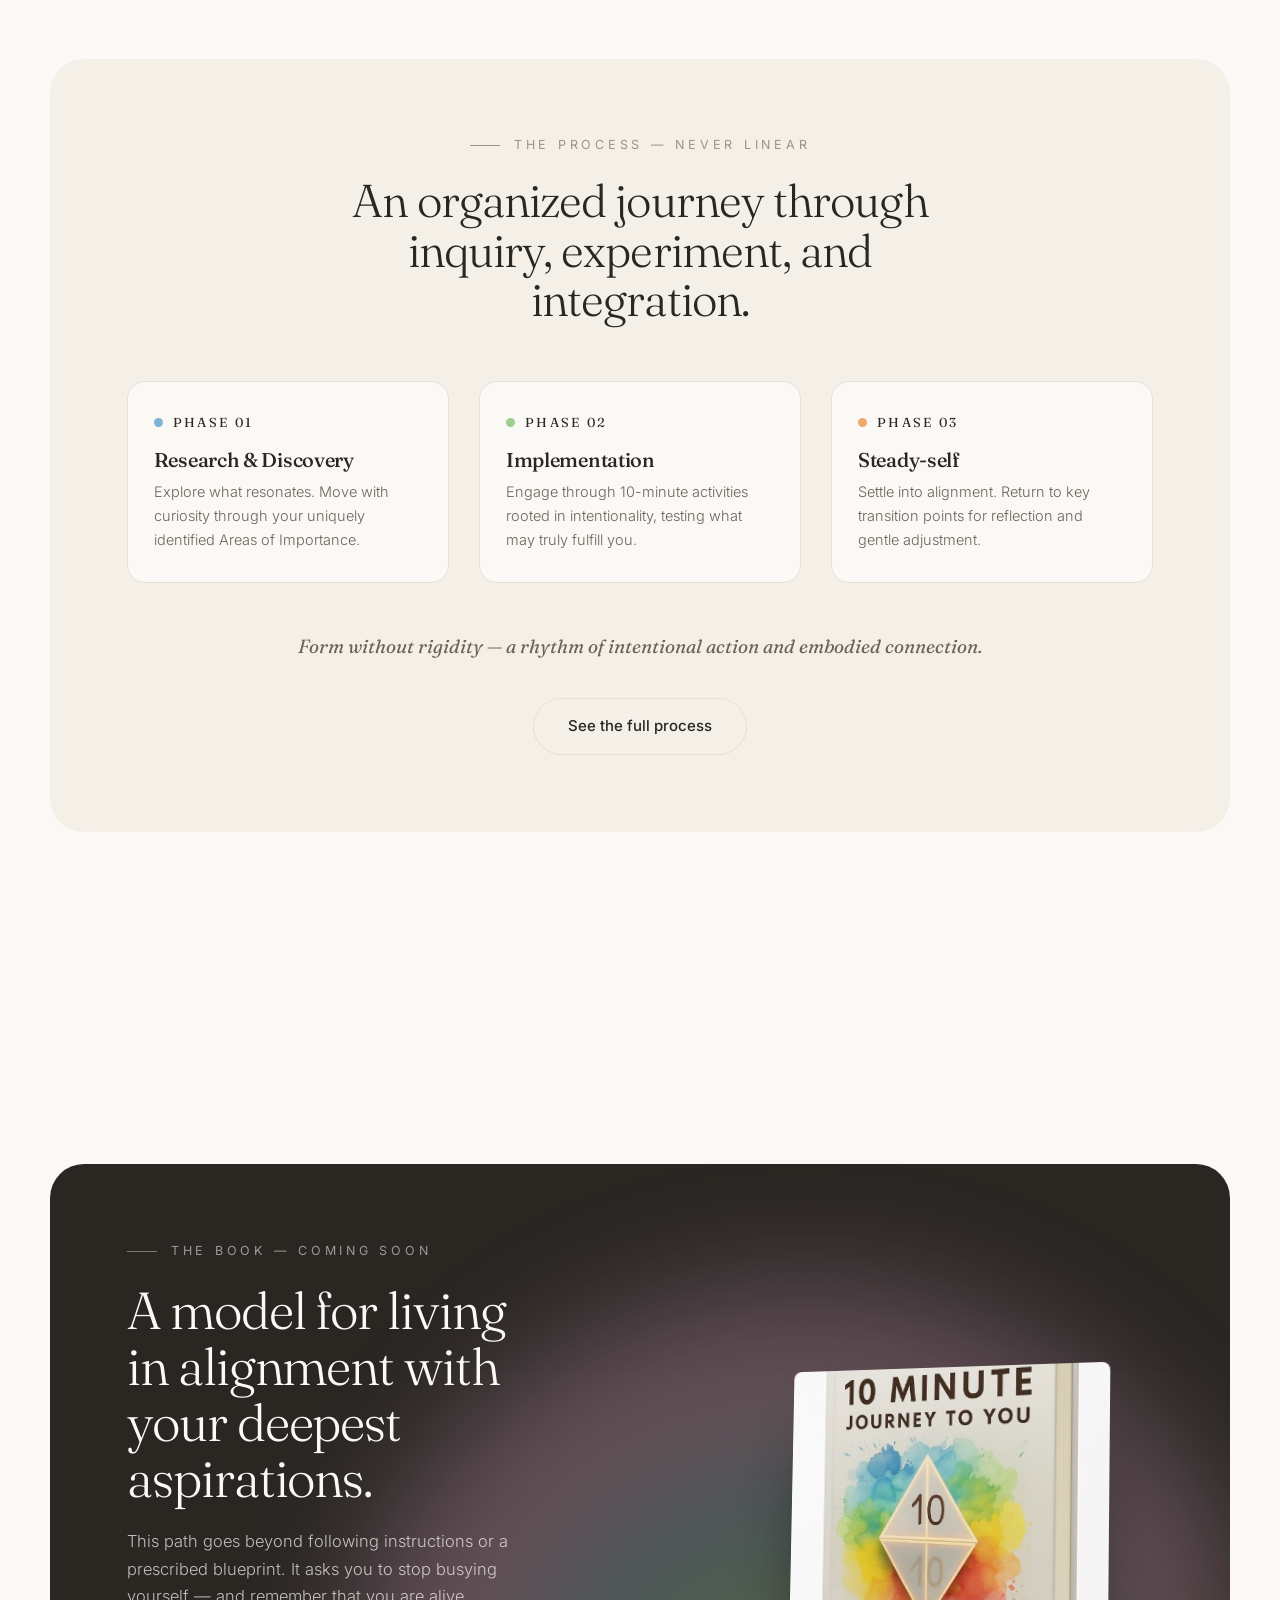
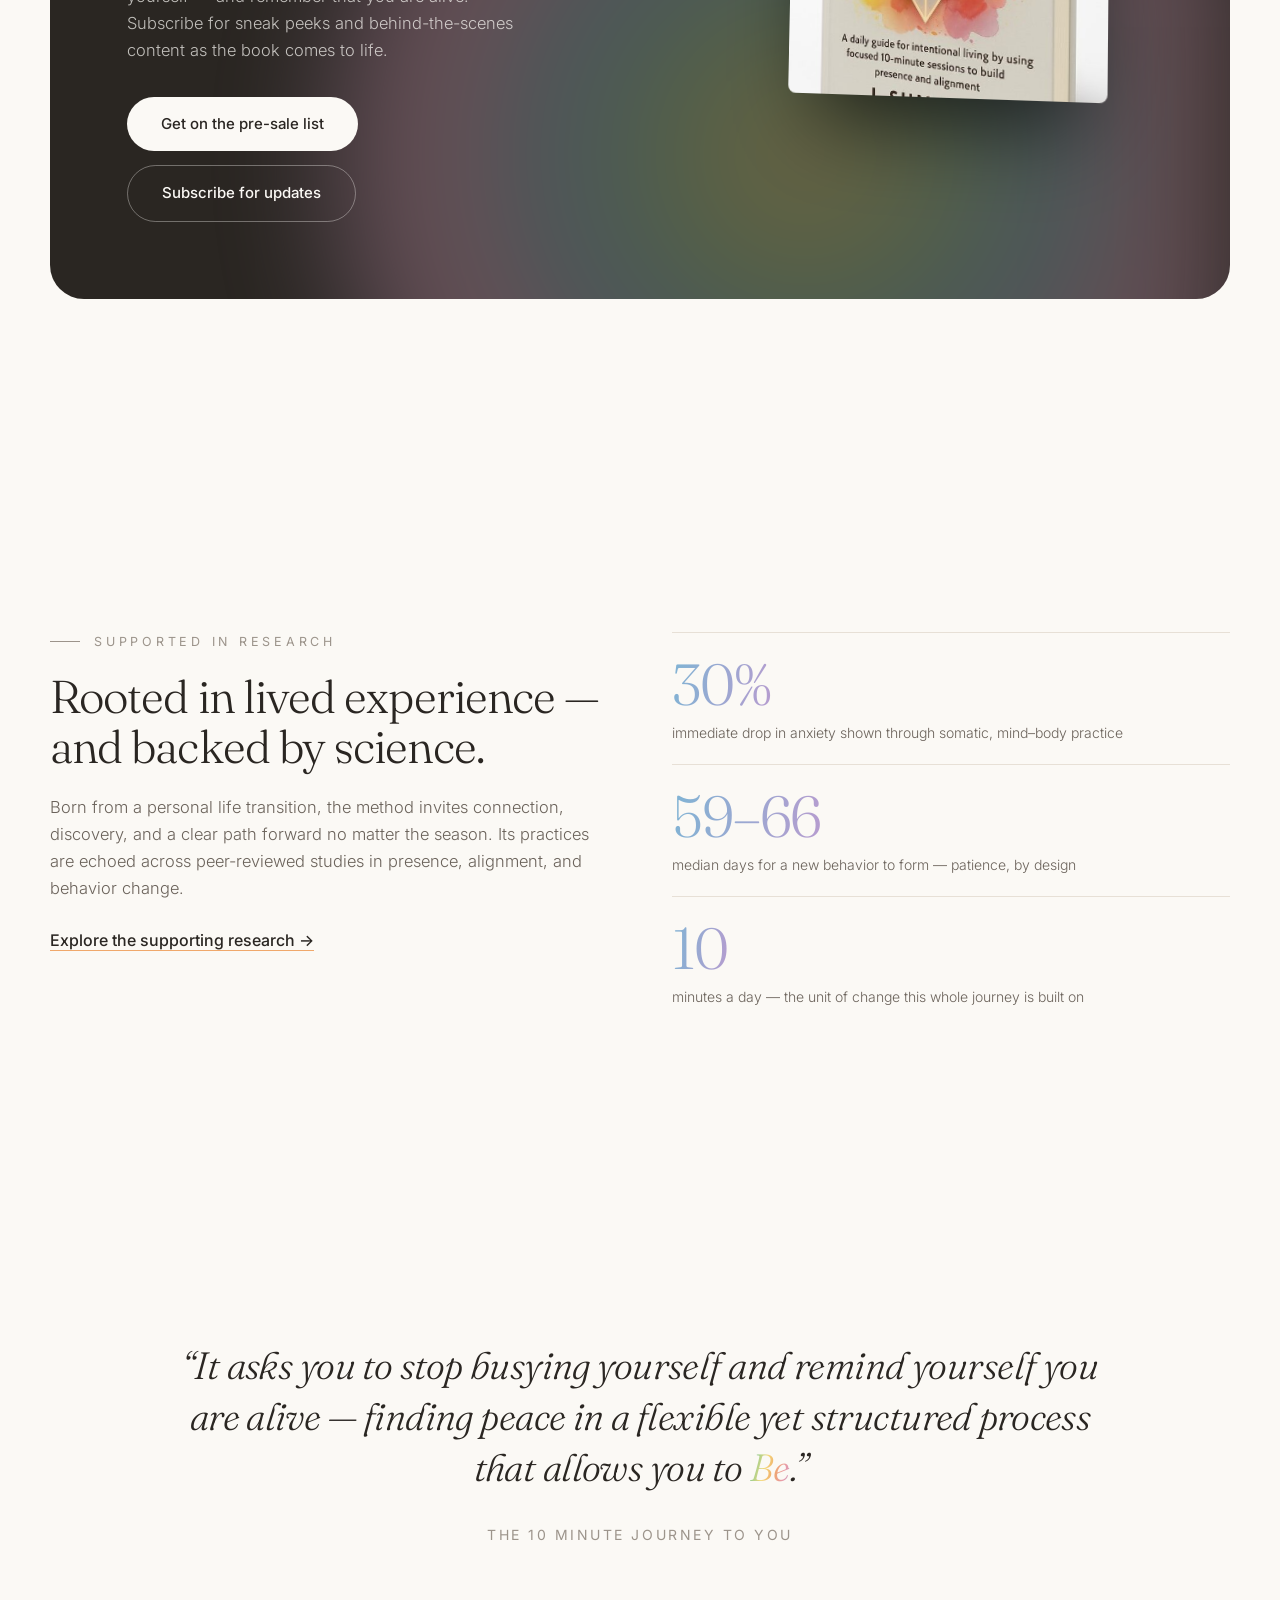
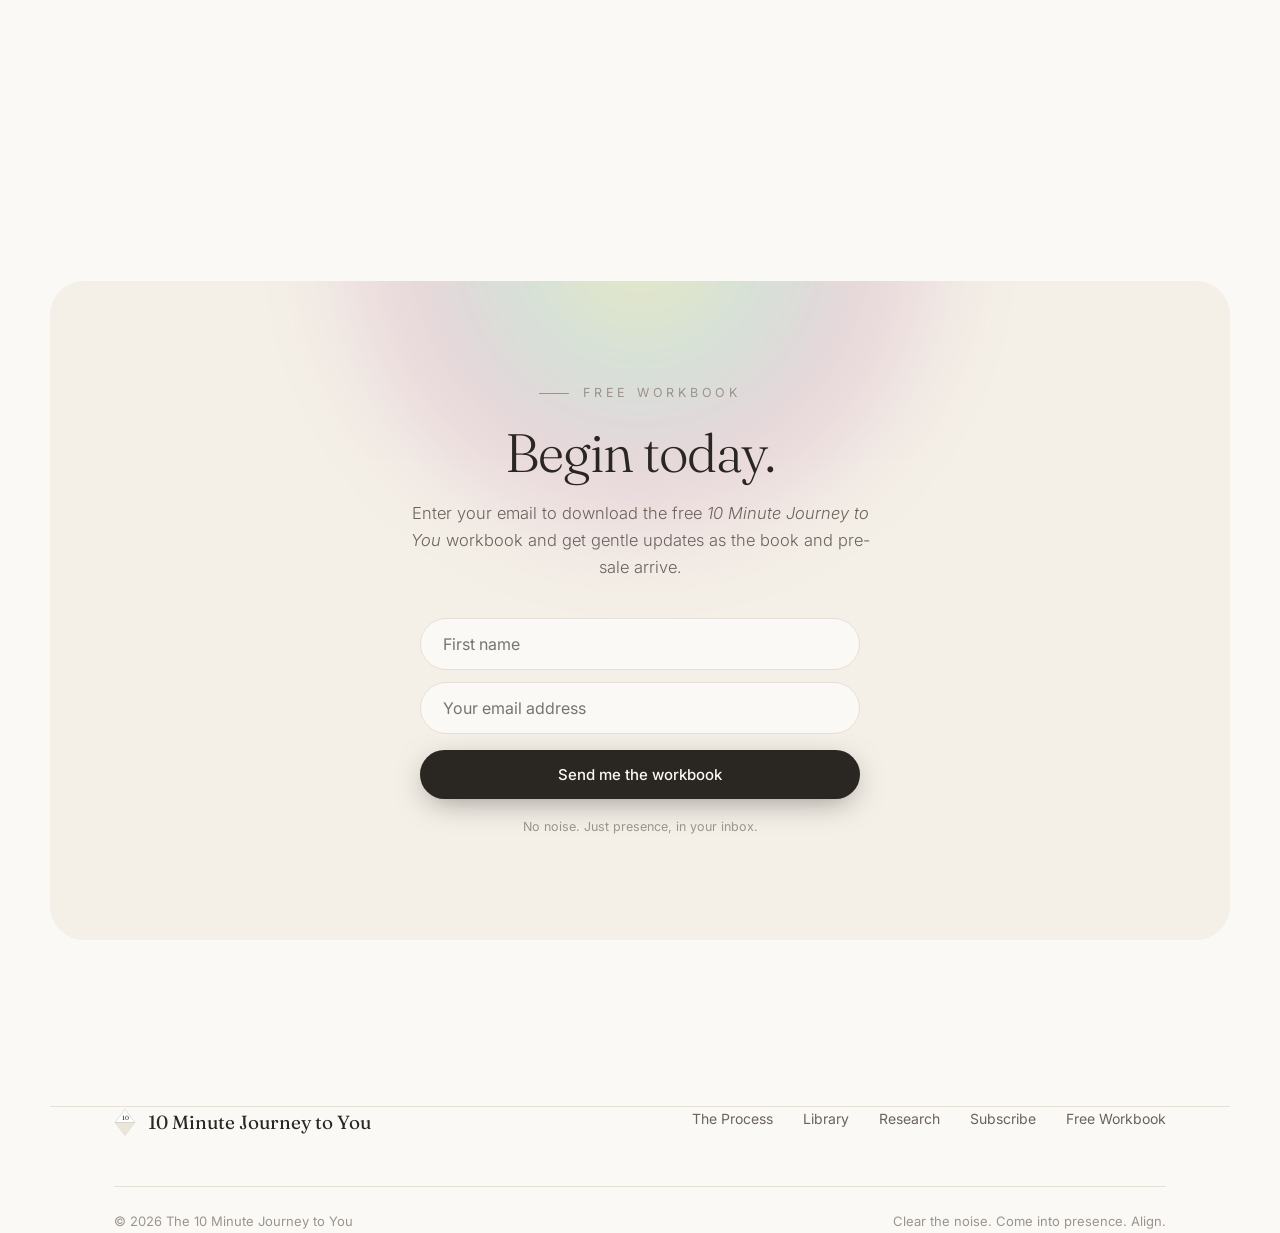
==== commit 43744fe0: "Add files via upload" ====
--- a/index.html
+++ b/index.html
@@ -49,8 +49,14 @@
 .navlinks a:not(.nav-cta):hover::after,.navlinks a.active::after{width:100%}
 .nav-cta{padding:9px 20px; border:1px solid var(--ink); border-radius:100px; color:var(--ink)!important; font-weight:500; transition:all .35s}
 .nav-cta:hover{background:var(--ink); color:var(--paper)!important}
-.burger{display:none; flex-direction:column; gap:5px; cursor:pointer; background:none; border:none}
-.burger span{width:24px; height:2px; background:var(--ink); transition:.3s}
+.burger{display:none; flex-direction:column; justify-content:center; align-items:center; gap:5px; cursor:pointer; background:none; border:none; width:44px; height:44px; margin:-4px -10px -4px 0; -webkit-tap-highlight-color:transparent}
+.burger span{width:24px; height:2px; background:var(--ink); border-radius:2px; transition:transform .35s cubic-bezier(.2,.8,.2,1), opacity .25s}
+.burger.open span:nth-child(1){transform:translateY(7px) rotate(45deg)}
+.burger.open span:nth-child(2){opacity:0}
+.burger.open span:nth-child(3){transform:translateY(-7px) rotate(-45deg)}
+.nav-scrim{position:fixed; inset:0; z-index:99; background:rgba(42,38,34,.32); backdrop-filter:blur(3px); opacity:0; visibility:hidden; transition:opacity .45s ease, visibility .45s ease}
+.nav-scrim.open{opacity:1; visibility:visible}
+
 
 /* ---------- buttons ---------- */
 .btn{
@@ -184,7 +190,7 @@
 .eform{display:flex; flex-direction:column; gap:12px; max-width:440px; margin:0 auto; position:relative; z-index:2}
 .eform .row{display:flex; gap:12px}
 .eform .row input{flex:1}
-.eform input{width:100%; padding:15px 22px; border-radius:100px; border:1px solid var(--line); background:var(--paper); font-family:inherit; font-size:15px; color:var(--ink); transition:border-color .3s}
+.eform input{width:100%; padding:15px 22px; border-radius:100px; border:1px solid var(--line); background:var(--paper); font-family:inherit; font-size:16px; color:var(--ink); transition:border-color .3s}
 .eform input:focus{outline:none; border-color:var(--ink)}
 .eform .btn{width:100%; margin-top:4px}
 .form-note{font-size:12.5px; color:var(--ink-faint); margin-top:6px}
@@ -259,8 +265,13 @@
 
 /* ---------- responsive ---------- */
 @media(max-width:860px){
-  .navlinks{position:fixed; inset:0 0 0 auto; width:78%; max-width:340px; background:var(--paper); flex-direction:column; justify-content:center; gap:30px; transform:translateX(100%); transition:transform .5s cubic-bezier(.2,.8,.2,1); box-shadow:-20px 0 60px -20px rgba(0,0,0,.25)}
+  .navlinks{position:fixed; inset:0 0 0 auto; width:80%; max-width:360px; background:var(--paper); flex-direction:column; justify-content:center; align-items:stretch; gap:4px; padding:90px 28px 40px; transform:translateX(100%); transition:transform .5s cubic-bezier(.2,.8,.2,1); box-shadow:-20px 0 60px -20px rgba(0,0,0,.25); overflow-y:auto}
   .navlinks.open{transform:none}
+  .navlinks a{font-size:19px; padding:15px 8px; min-height:52px; display:flex; align-items:center; -webkit-tap-highlight-color:transparent}
+  .navlinks a:not(.nav-cta)::after{display:none}
+  .navlinks a:not(.nav-cta){border-bottom:1px solid var(--line)}
+  .navlinks a.active{color:var(--ink); font-weight:500}
+  .navlinks .nav-cta{margin-top:22px; justify-content:center; padding:16px 20px; font-size:16px; border-radius:100px; min-height:54px}
   .burger{display:flex; z-index:101}
   .pillars,.flow,.research,.video-grid{grid-template-columns:1fr}
   .research-stats{grid-template-columns:repeat(3,1fr); gap:14px}
@@ -273,9 +284,15 @@
   .ref{grid-template-columns:1fr; gap:8px}
   .detail-block{grid-template-columns:1fr; gap:10px}
   .detail-block .marker{font-size:60px}
+  .foot-links{gap:6px 26px}
+  .foot-links a{padding:8px 0; min-height:40px; display:flex; align-items:center}
+  .inline-link{display:inline-block; padding:4px 0}
 }
 @media(max-width:540px){
   .wrap{padding:0 24px}
+  .sec-eyebrow,.eyebrow{font-size:12px; letter-spacing:.22em}
+  .form-note{font-size:13px}
+  .stat p,.pillar p,.step p{font-size:15px}
   .research-stats{grid-template-columns:1fr}
   .video-grid{grid-template-columns:1fr}
   .hero-cta{flex-direction:column; width:100%; max-width:300px; margin:0 auto}
@@ -521,10 +538,28 @@
   const burger = document.getElementById("burger");
   const links = document.getElementById("navlinks");
   if (burger && links) {
-    burger.addEventListener("click", () => links.classList.toggle("open"));
-    links.querySelectorAll("a").forEach(a =>
-      a.addEventListener("click", () => links.classList.remove("open"))
-    );
+    // scrim behind the panel
+    let scrim = document.querySelector(".nav-scrim");
+    if (!scrim) {
+      scrim = document.createElement("div");
+      scrim.className = "nav-scrim";
+      document.body.appendChild(scrim);
+    }
+    const setMenu = (open) => {
+      links.classList.toggle("open", open);
+      burger.classList.toggle("open", open);
+      scrim.classList.toggle("open", open);
+      burger.setAttribute("aria-expanded", open ? "true" : "false");
+      document.body.style.overflow = open ? "hidden" : "";
+    };
+    burger.setAttribute("aria-label", "Menu");
+    burger.setAttribute("aria-expanded", "false");
+    burger.addEventListener("click", () => setMenu(!links.classList.contains("open")));
+    scrim.addEventListener("click", () => setMenu(false));
+    links.querySelectorAll("a").forEach(a => a.addEventListener("click", () => setMenu(false)));
+    addEventListener("keydown", (e) => { if (e.key === "Escape") setMenu(false); });
+    // close menu if resized up to desktop
+    addEventListener("resize", () => { if (window.innerWidth > 860) setMenu(false); });
   }
 })();
 
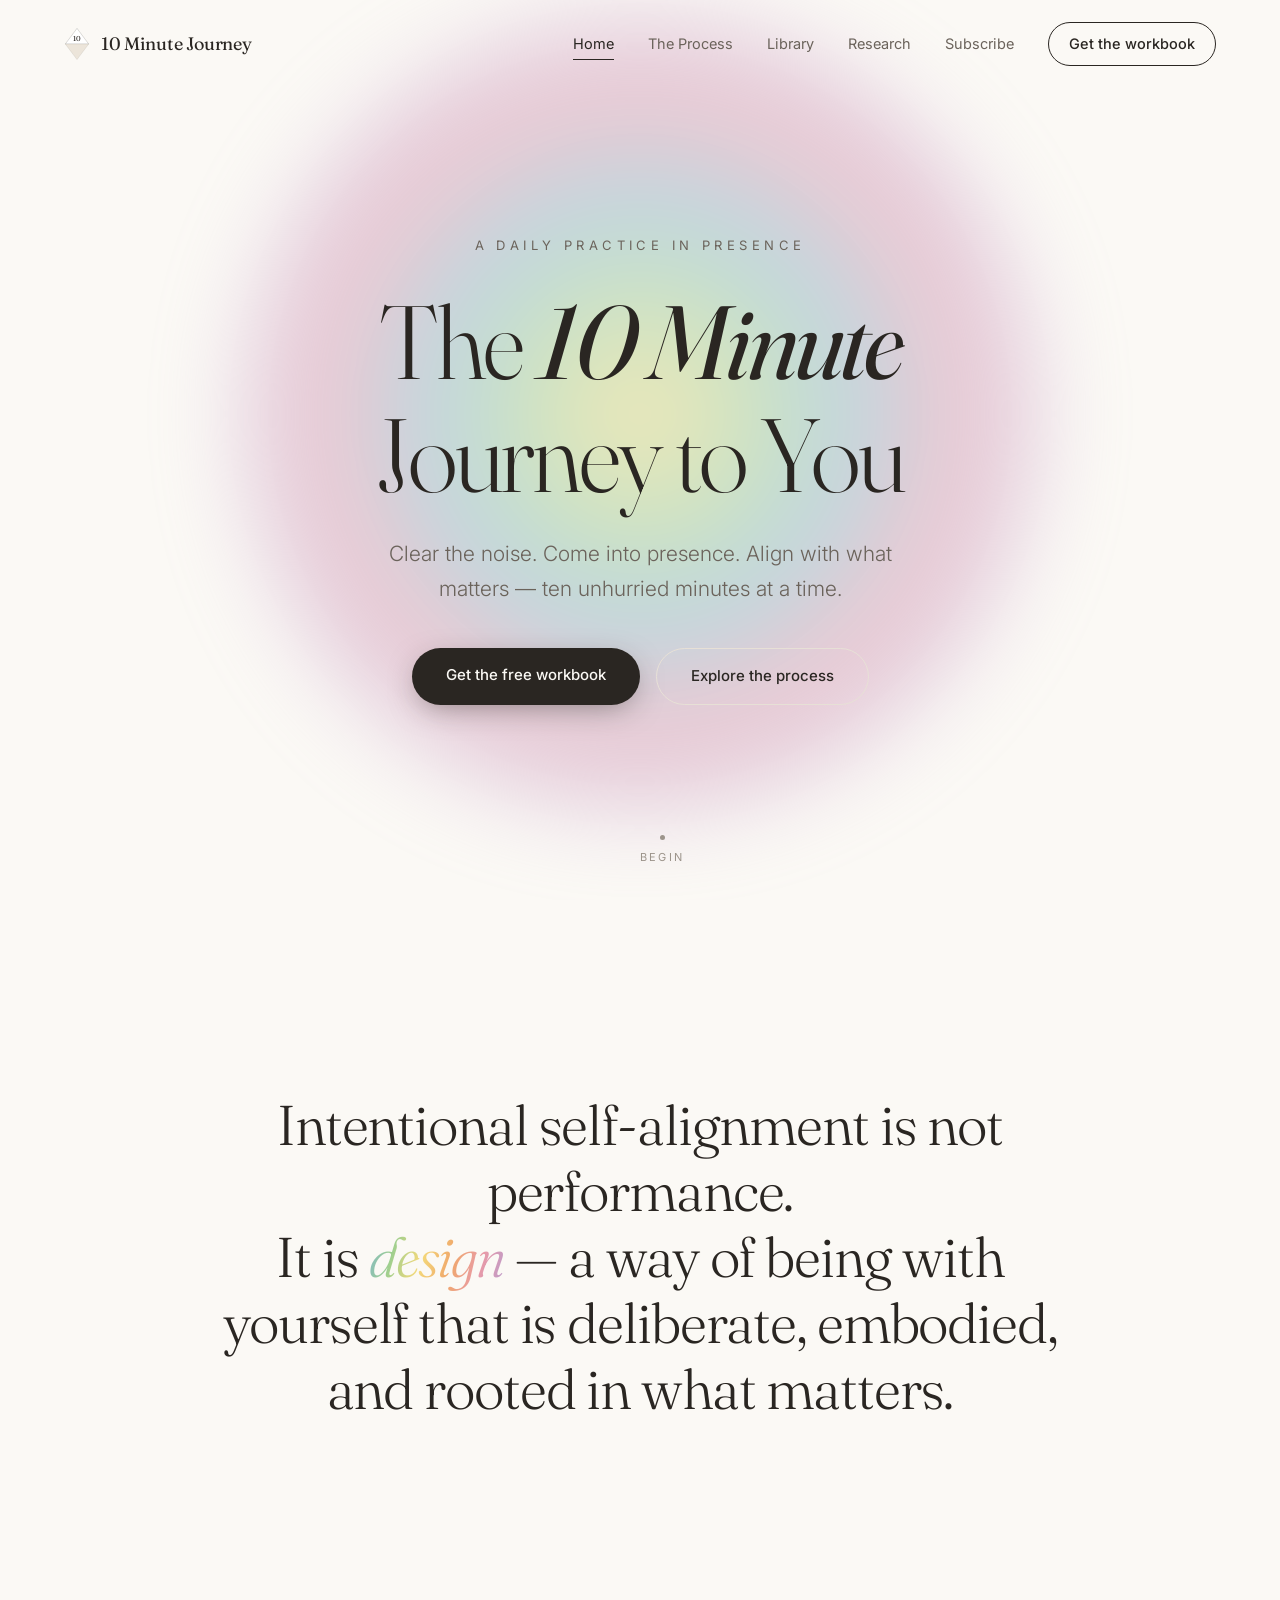
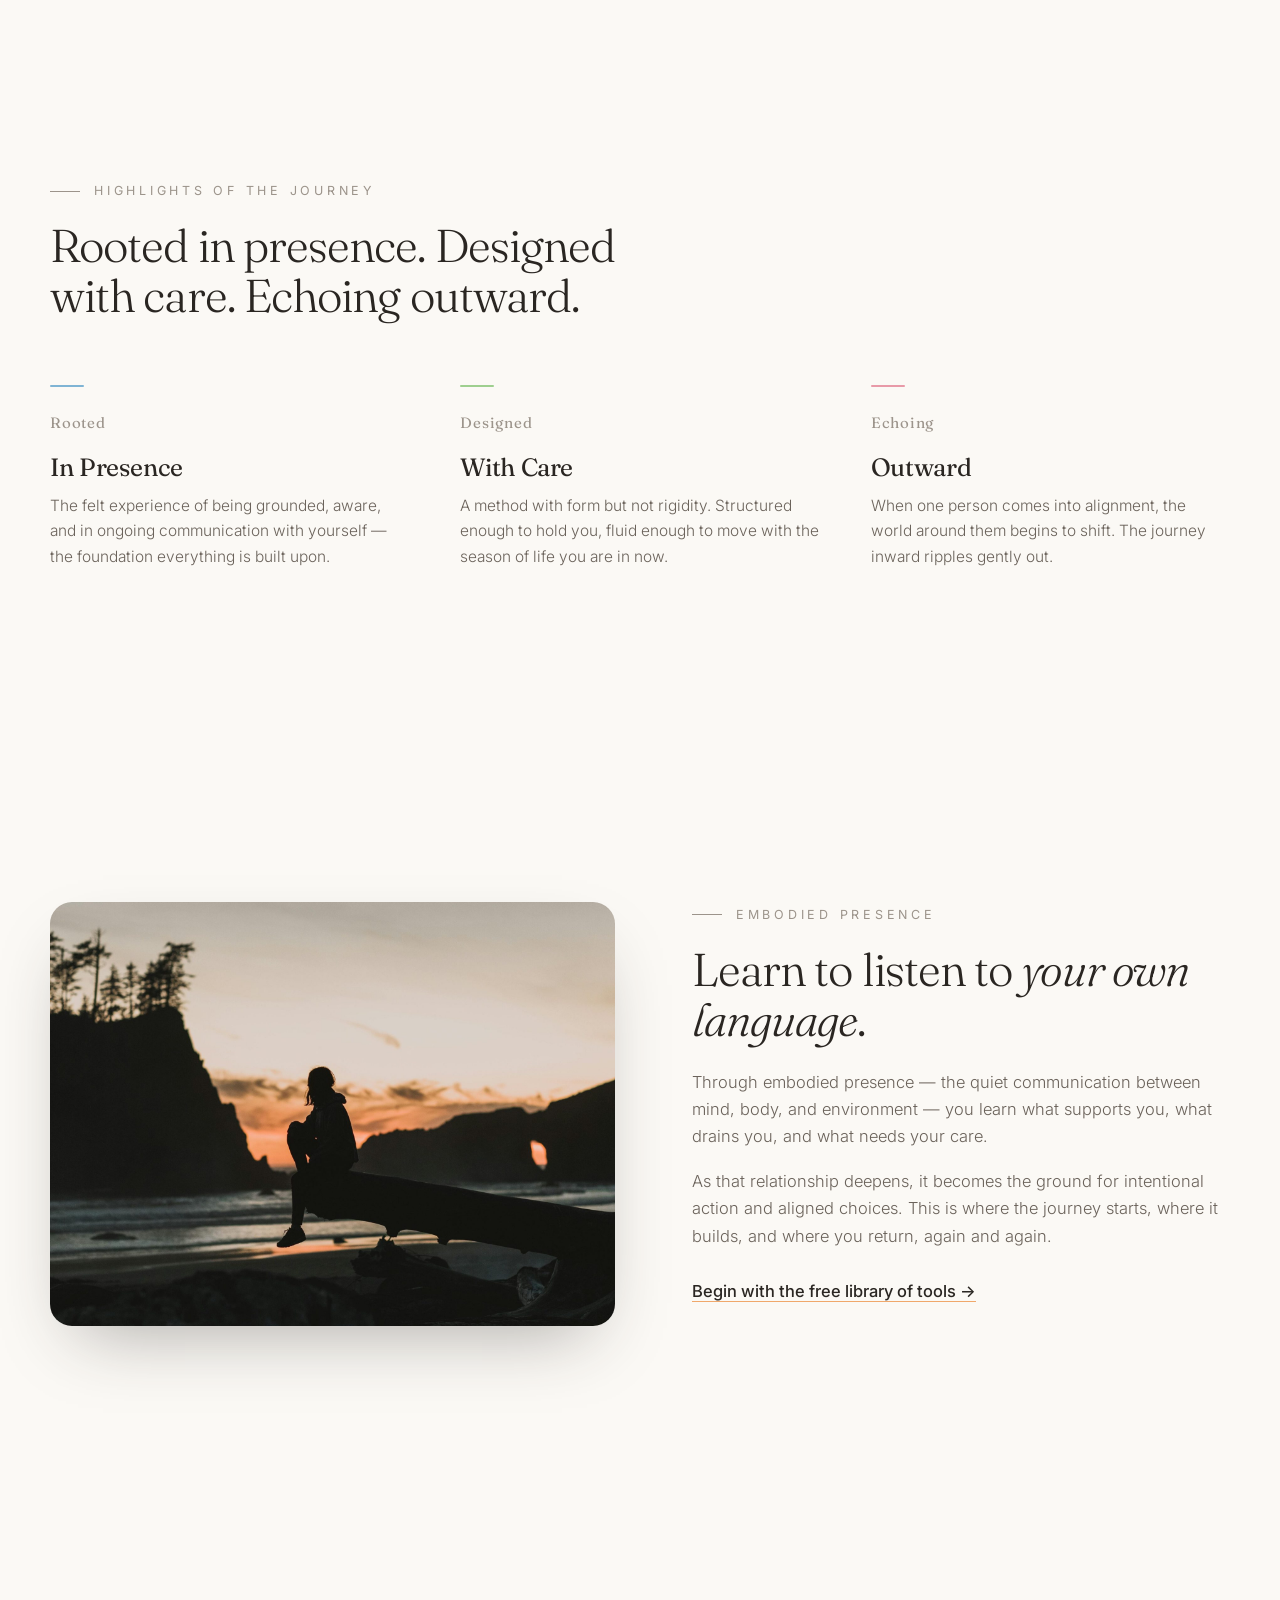
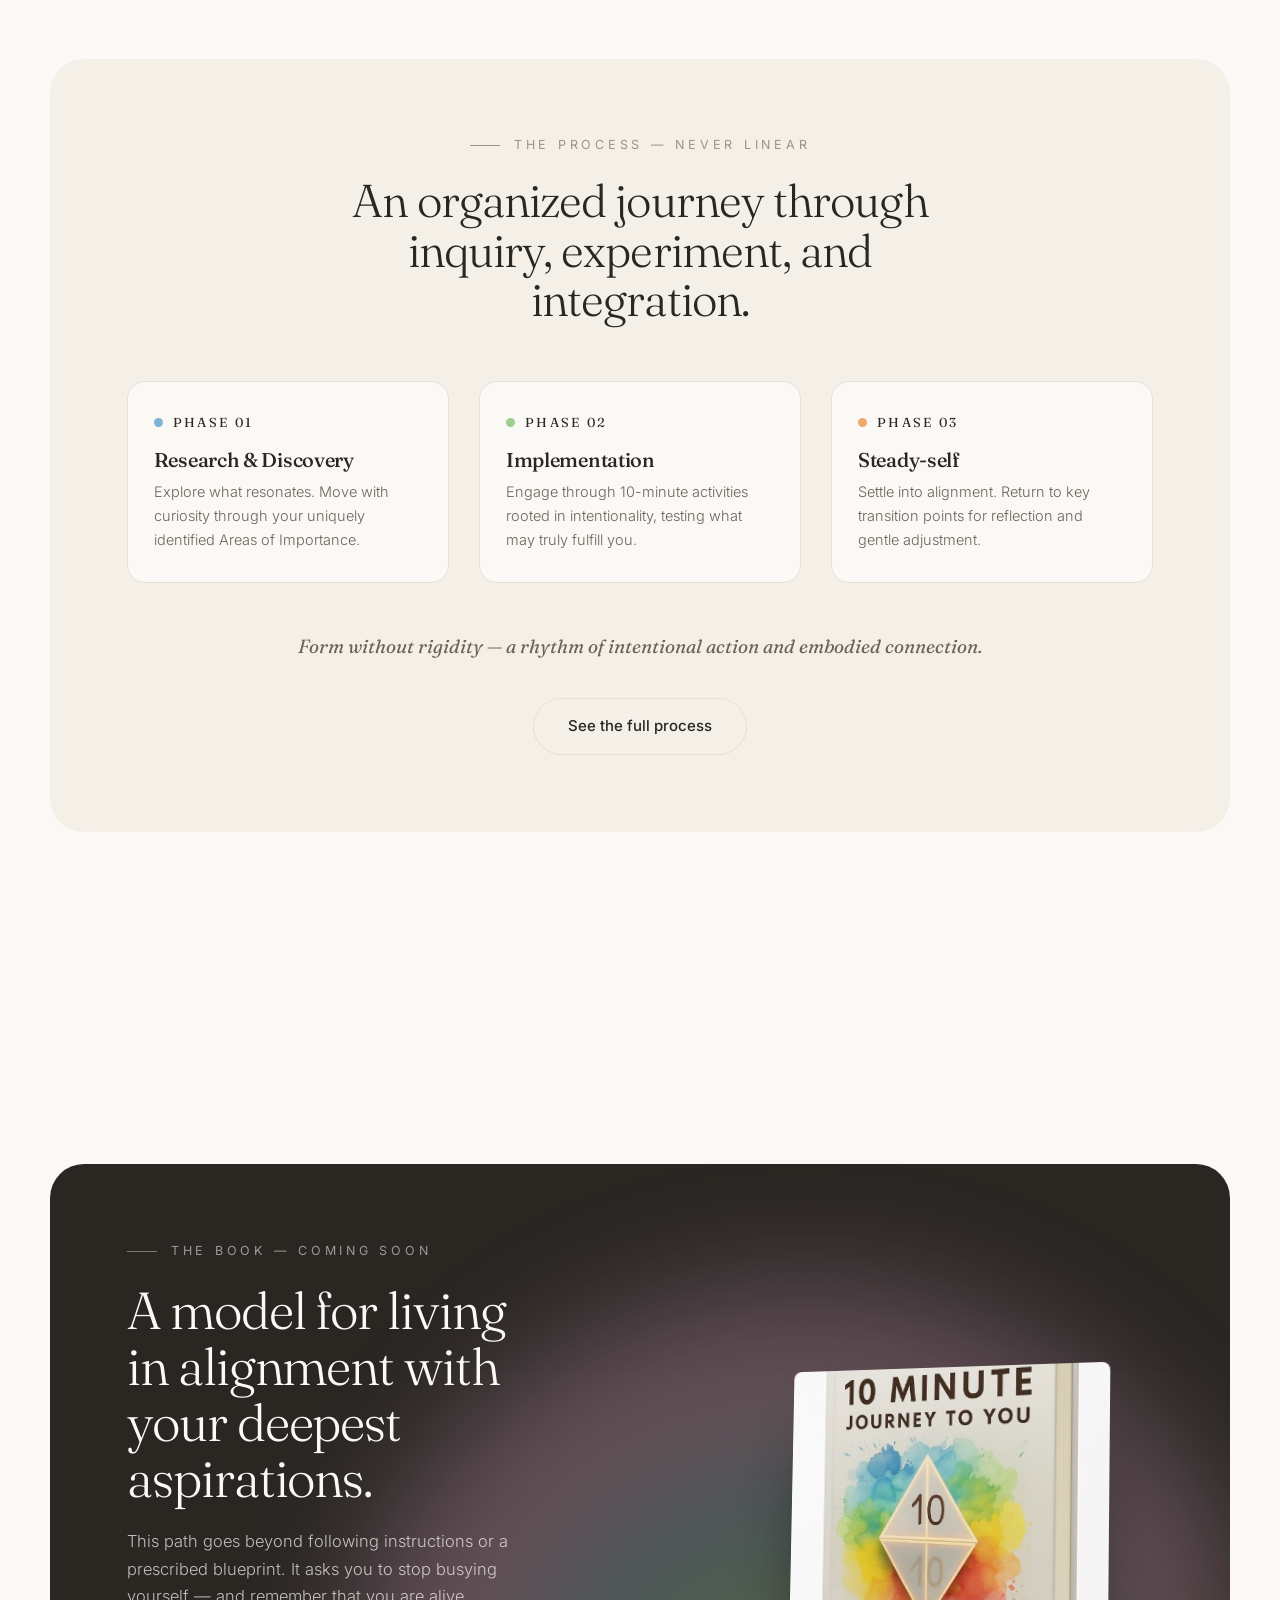
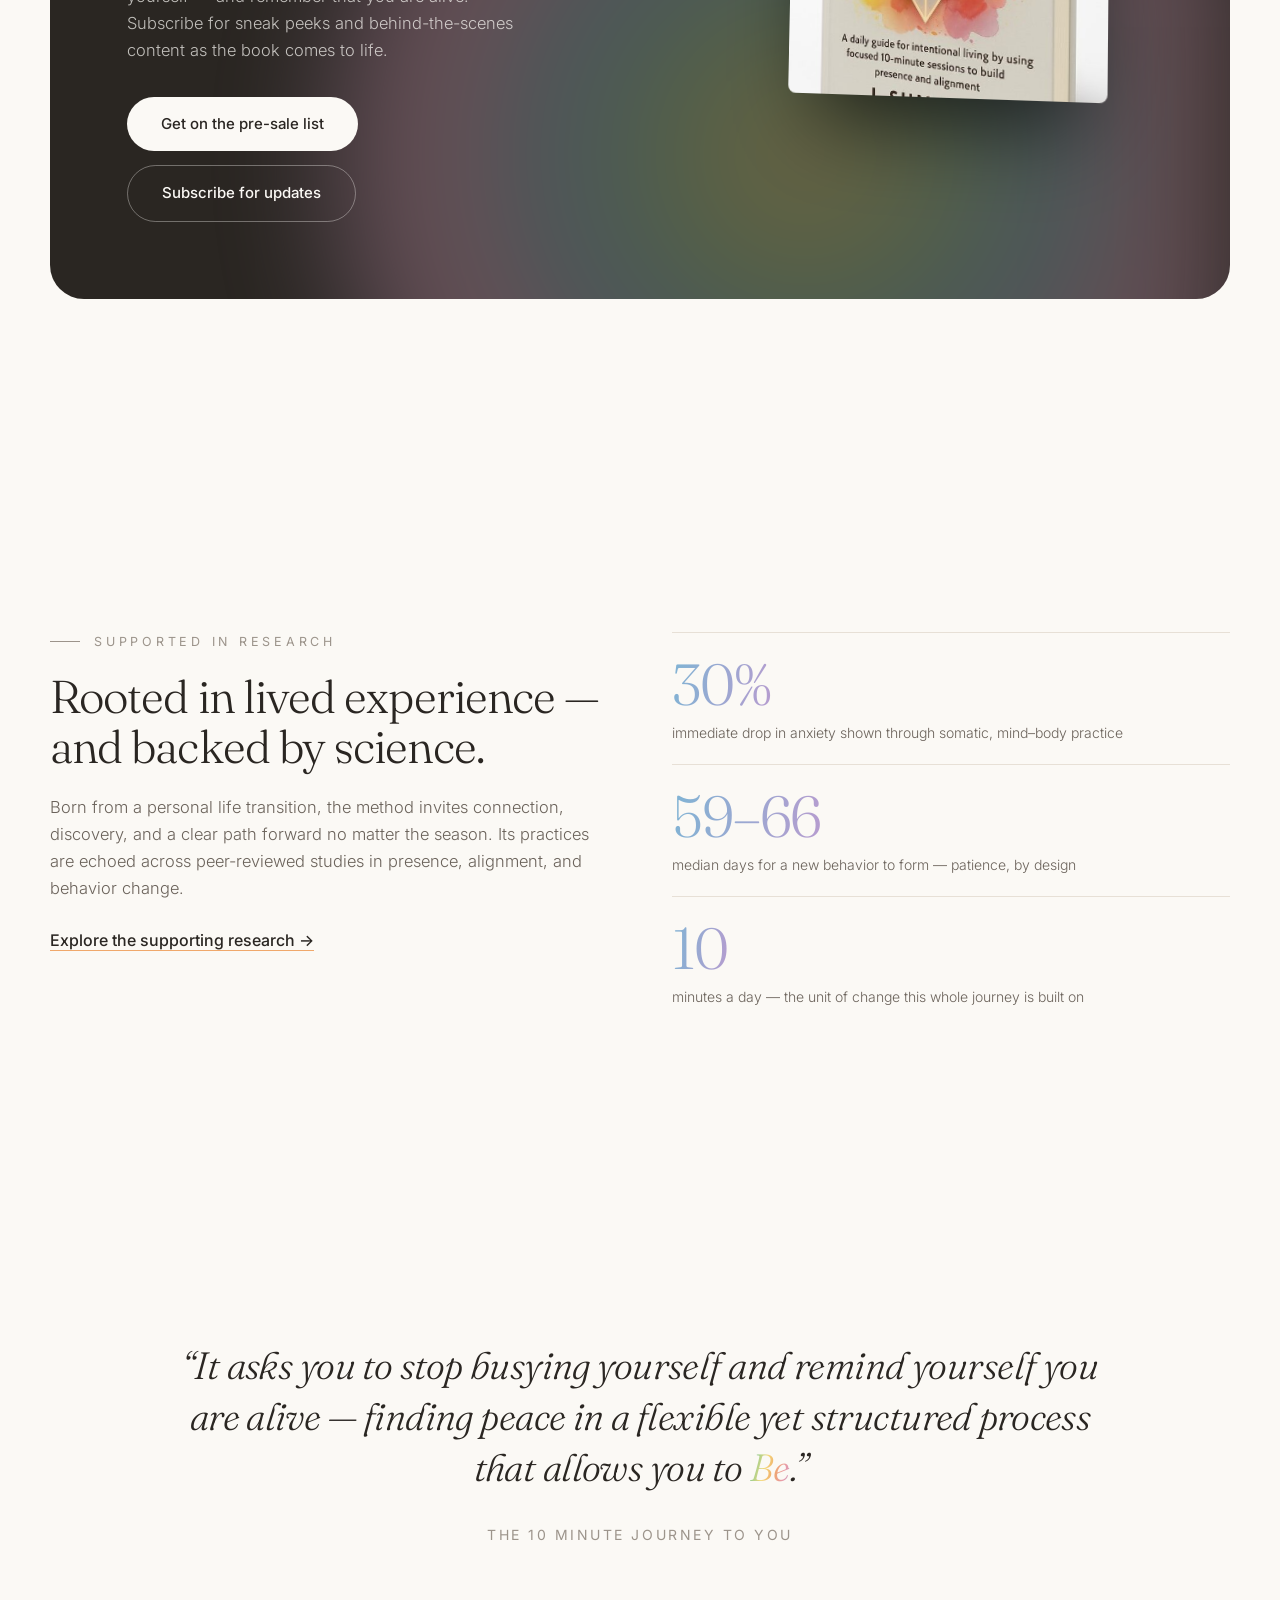
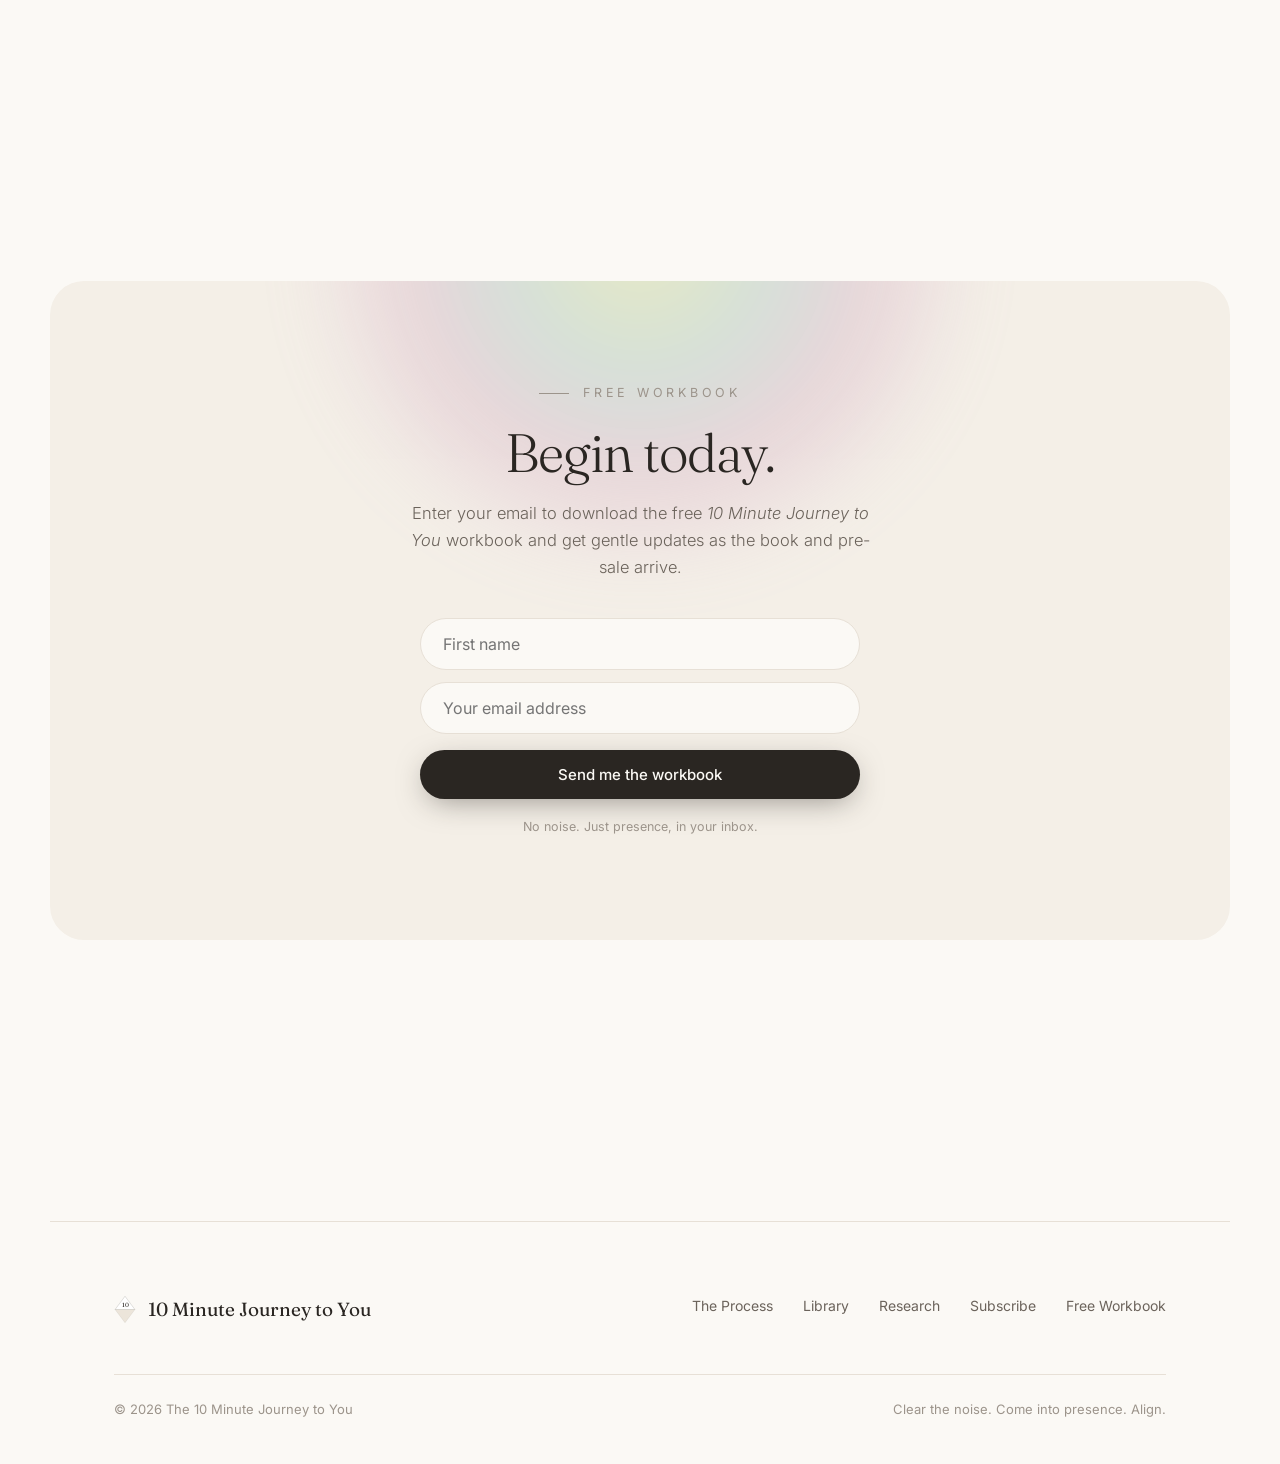
==== commit bdb653bc: "Add files via upload" ====
--- a/index.html
+++ b/index.html
@@ -255,7 +255,7 @@
 .modal .form-success .check{margin:0 0 18px}
 
 /* ---------- footer ---------- */
-footer{padding:70px 0 44px; border-top:1px solid var(--line); margin-top:clamp(60px,9vw,120px)}
+footer.wrap{padding:72px clamp(24px,6vw,64px) 44px; border-top:1px solid var(--line); margin-top:clamp(60px,9vw,120px)}
 .foot{display:flex; justify-content:space-between; align-items:flex-start; gap:40px; flex-wrap:wrap}
 .foot-brand{display:flex; align-items:center; gap:12px; font-family:'Fraunces',serif; font-size:19px}
 .foot-links{display:flex; gap:30px; flex-wrap:wrap}
@@ -265,22 +265,52 @@
 
 /* ---------- responsive ---------- */
 @media(max-width:860px){
-  .navlinks{position:fixed; inset:0 0 0 auto; width:80%; max-width:360px; background:var(--paper); flex-direction:column; justify-content:center; align-items:stretch; gap:4px; padding:90px 28px 40px; transform:translateX(100%); transition:transform .5s cubic-bezier(.2,.8,.2,1); box-shadow:-20px 0 60px -20px rgba(0,0,0,.25); overflow-y:auto}
-  .navlinks.open{transform:none}
-  .navlinks a{font-size:19px; padding:15px 8px; min-height:52px; display:flex; align-items:center; -webkit-tap-highlight-color:transparent}
+  .navlinks{
+    position:fixed; top:0; right:0; bottom:0; left:0;
+    width:auto; max-width:none;
+    height:100dvh; min-height:100vh;
+    background:var(--paper);
+    display:flex; flex-direction:column; justify-content:flex-start; align-items:stretch;
+    gap:2px;
+    padding:calc(78px + env(safe-area-inset-top,0px)) clamp(24px,7vw,40px) calc(28px + env(safe-area-inset-bottom,0px));
+    transform:translateX(100%);
+    opacity:0;
+    transition:transform .5s cubic-bezier(.2,.8,.2,1), opacity .4s ease;
+    overflow-y:auto; -webkit-overflow-scrolling:touch;
+    z-index:100;
+  }
+  .navlinks.open{transform:none; opacity:1}
+  .navlinks a{font-size:clamp(20px,5.5vw,26px); font-family:'Fraunces',serif; font-weight:300; padding:18px 4px; min-height:56px; display:flex; align-items:center; -webkit-tap-highlight-color:transparent; letter-spacing:-.01em}
   .navlinks a:not(.nav-cta)::after{display:none}
   .navlinks a:not(.nav-cta){border-bottom:1px solid var(--line)}
-  .navlinks a.active{color:var(--ink); font-weight:500}
-  .navlinks .nav-cta{margin-top:22px; justify-content:center; padding:16px 20px; font-size:16px; border-radius:100px; min-height:54px}
+  .navlinks a.active{color:var(--ink); font-weight:400}
+  .navlinks .nav-cta{font-family:'Inter',sans-serif; margin-top:auto; justify-content:center; padding:17px 20px; font-size:16px; border-radius:100px; min-height:56px; background:var(--ink); color:var(--paper)!important; border-color:var(--ink)}
   .burger{display:flex; z-index:101}
+  nav{z-index:102}
+  .brand{z-index:103; position:relative}
   .pillars,.flow,.research,.video-grid{grid-template-columns:1fr}
   .research-stats{grid-template-columns:repeat(3,1fr); gap:14px}
   .feature,.feature.flip,.book{grid-template-columns:1fr}
   .feature.flip .feature-img{order:-1}
-  .book-visual{order:-1; min-height:360px; padding-top:60px}
-  .modal{grid-template-columns:1fr; max-width:440px}
-  .modal-visual{min-height:200px; padding:30px}
-  .modal-visual img{width:150px}
+  .book-visual{order:-1; min-height:0; padding:30px 30px 0}
+  .book-visual img{width:min(40%,140px)}
+  .book-text{padding:20px clamp(24px,6vw,40px) 30px}
+  .book-text h2{font-size:clamp(24px,5.5vw,32px); margin-bottom:10px}
+  .book-text p{font-size:14.5px; margin-bottom:18px; line-height:1.5}
+  .book-text .sec-eyebrow{margin-bottom:10px}
+  .book .eform{gap:10px}
+  .book .eform .btn{margin-top:2px}
+  .book .eform .row{flex-direction:row; gap:10px}
+  .modal{grid-template-columns:1fr; max-width:420px; max-height:92dvh; overflow-y:auto; -webkit-overflow-scrolling:touch}
+  .modal-overlay{padding:16px; align-items:center}
+  .modal-visual{min-height:0; padding:28px 30px 0}
+  .modal-visual img{width:120px}
+  .modal-body{padding:22px 26px calc(26px + env(safe-area-inset-bottom,0px))}
+  .modal-body .sec-eyebrow{margin-bottom:10px}
+  .modal-body h2{font-size:24px; margin-bottom:10px}
+  .modal-body p.lead{font-size:14.5px; margin-bottom:18px}
+  .modal-close{top:12px; right:12px; width:40px; height:40px}
+  .modal .eform{gap:10px}
   .ref{grid-template-columns:1fr; gap:8px}
   .detail-block{grid-template-columns:1fr; gap:10px}
   .detail-block .marker{font-size:60px}
@@ -290,6 +320,7 @@
 }
 @media(max-width:540px){
   .wrap{padding:0 24px}
+  footer.wrap{margin-top:56px; padding-top:48px}
   .sec-eyebrow,.eyebrow{font-size:12px; letter-spacing:.22em}
   .form-note{font-size:13px}
   .stat p,.pillar p,.step p{font-size:15px}
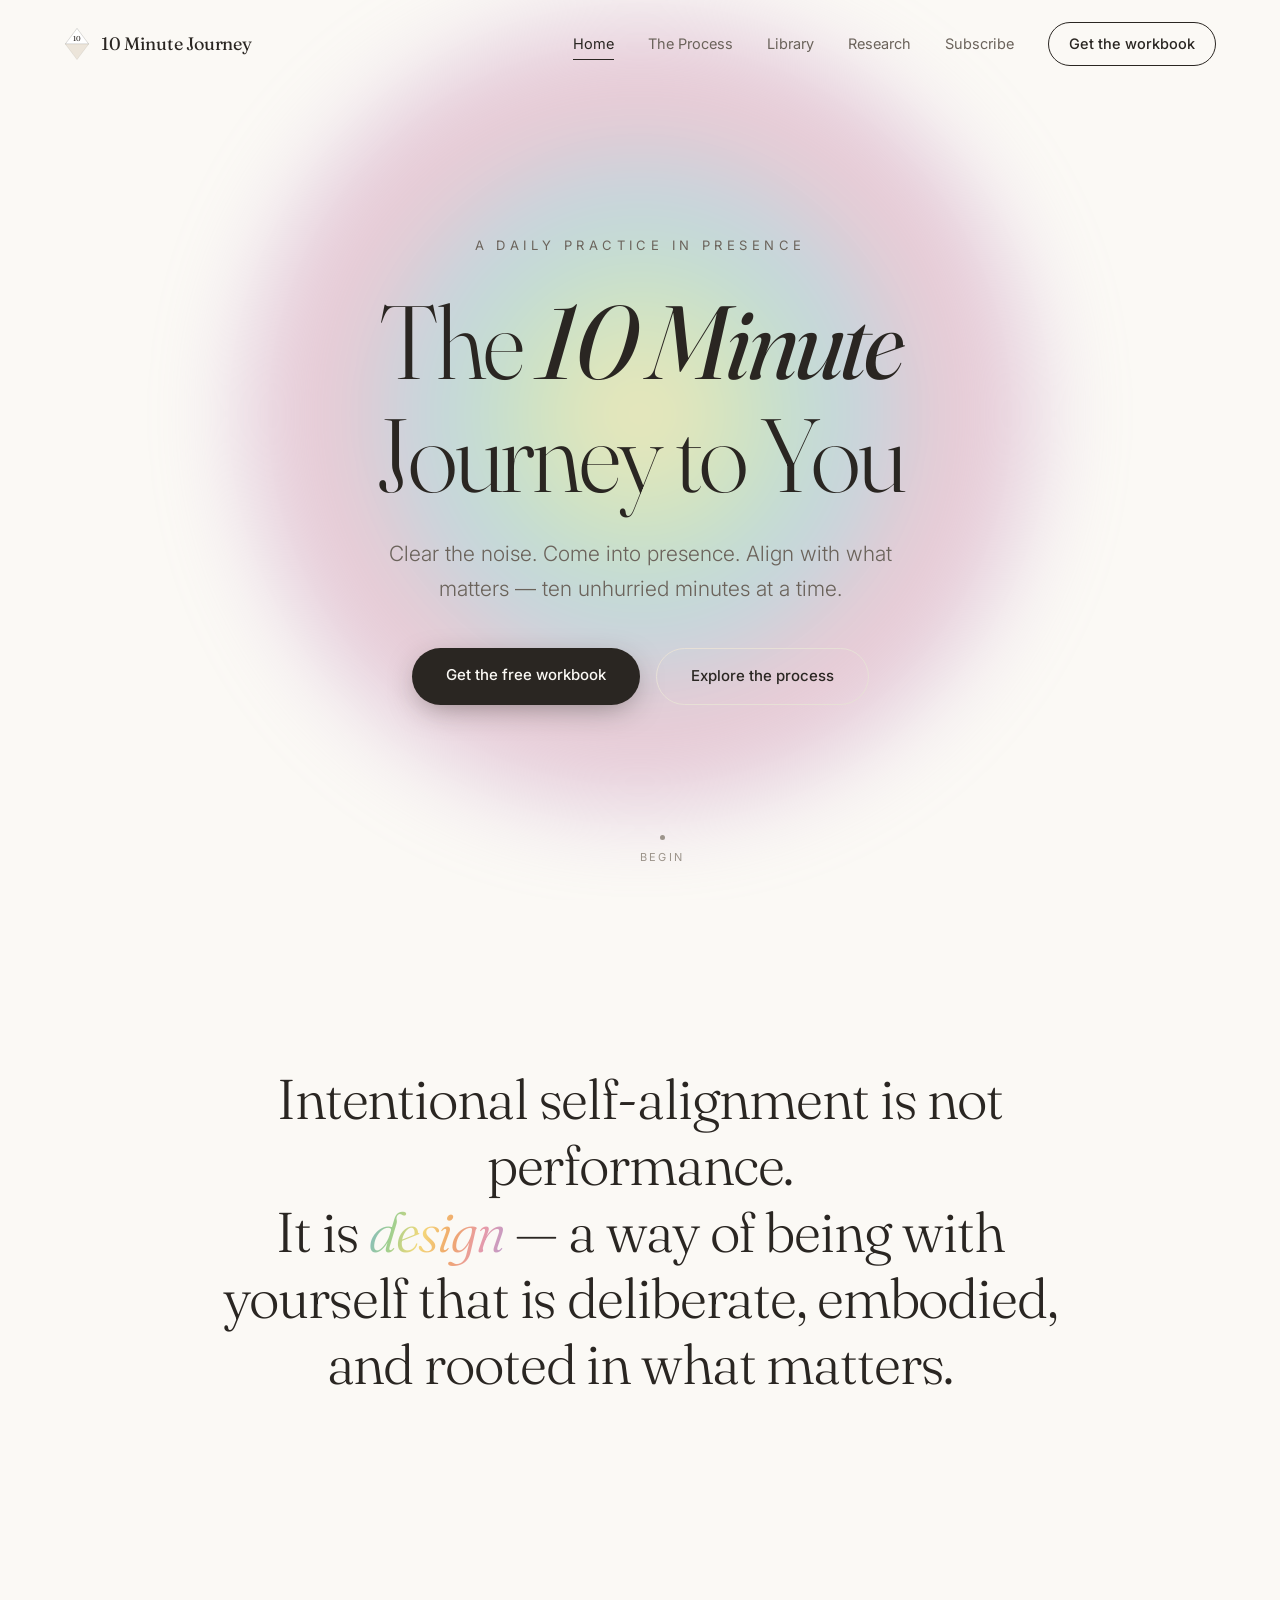
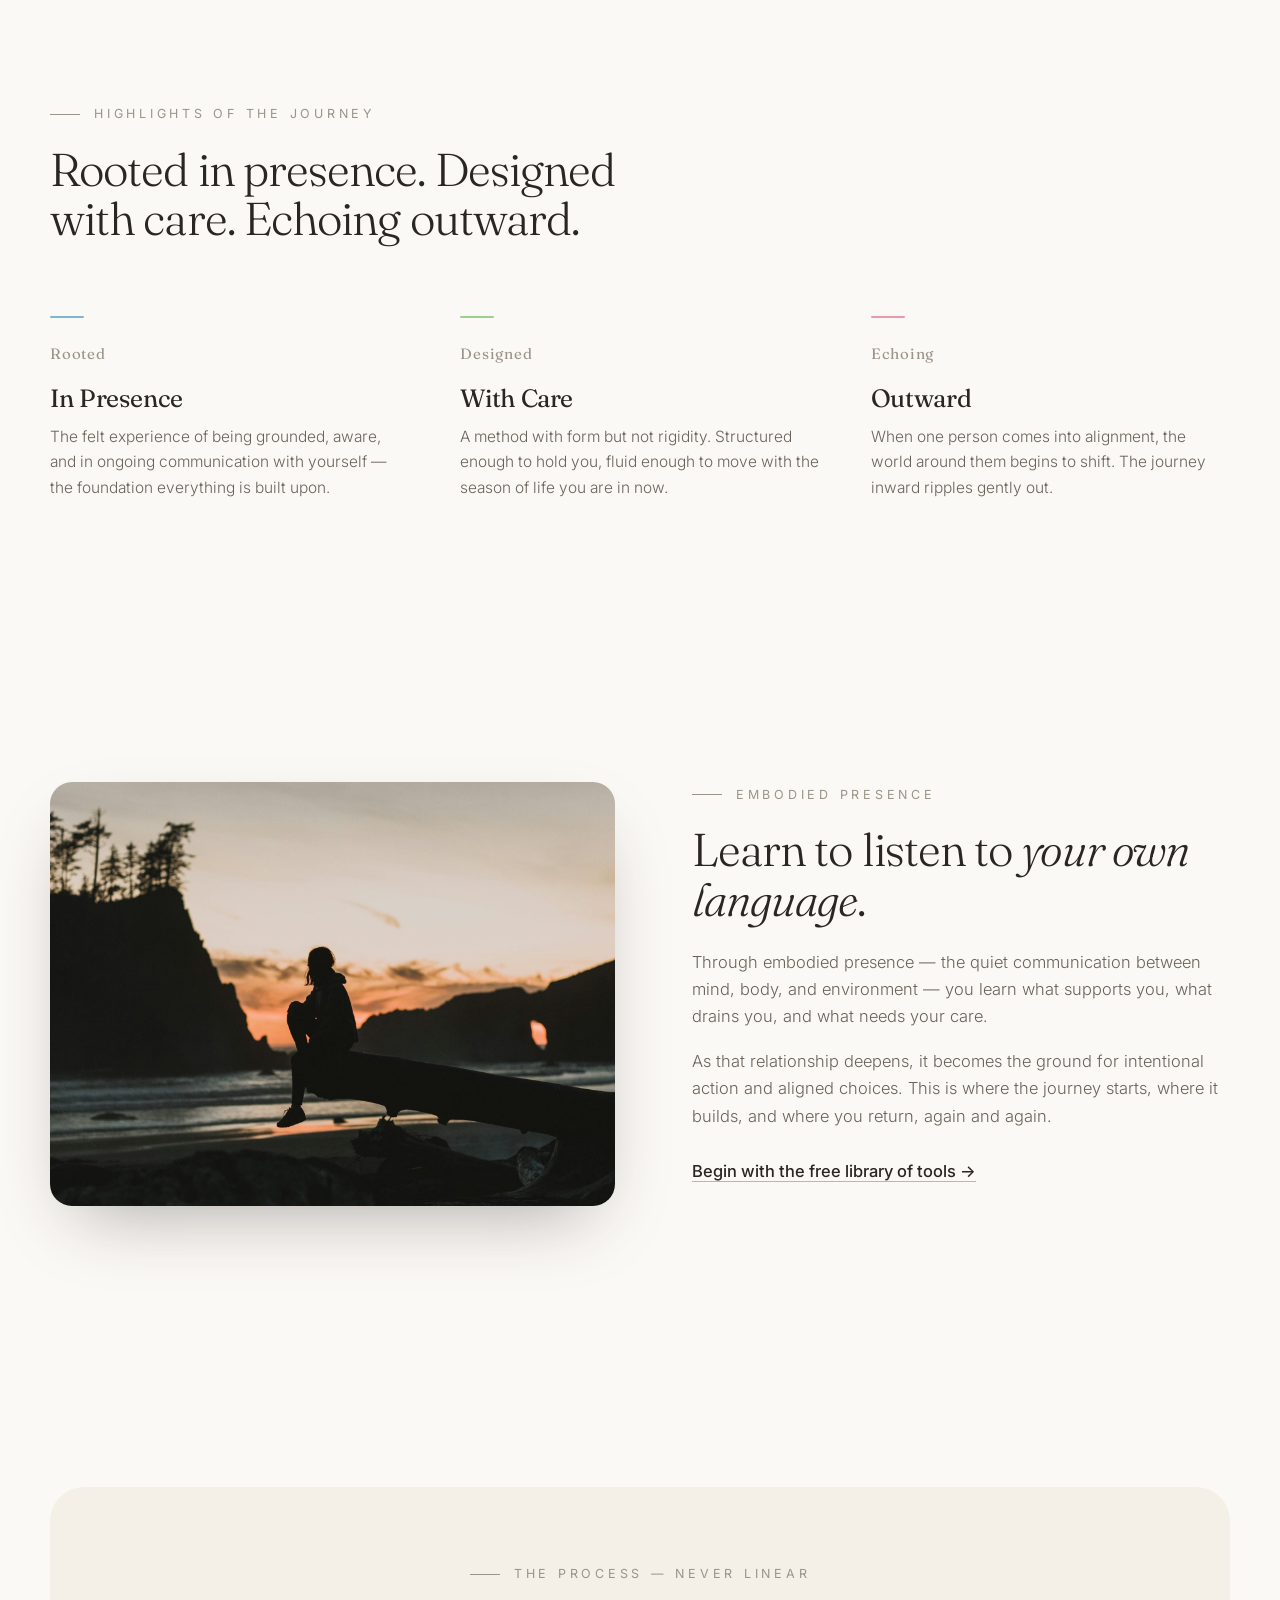
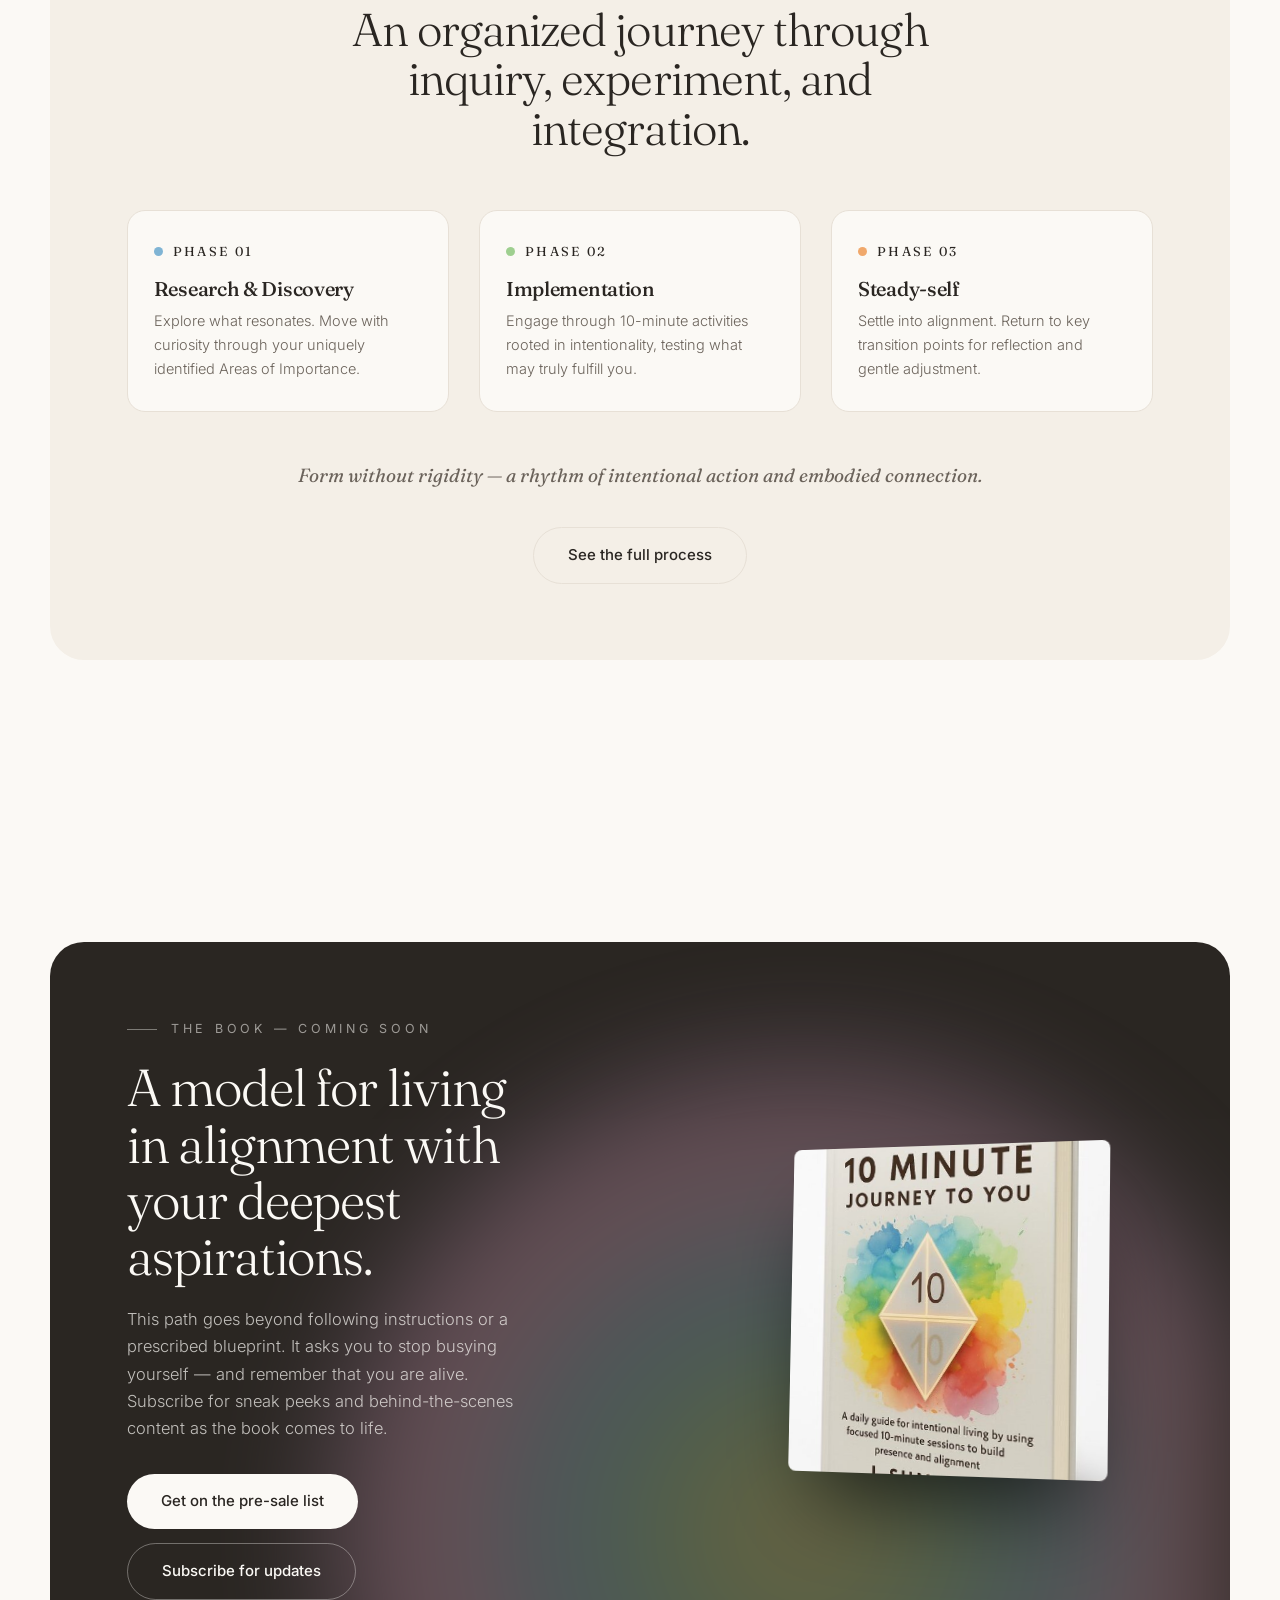
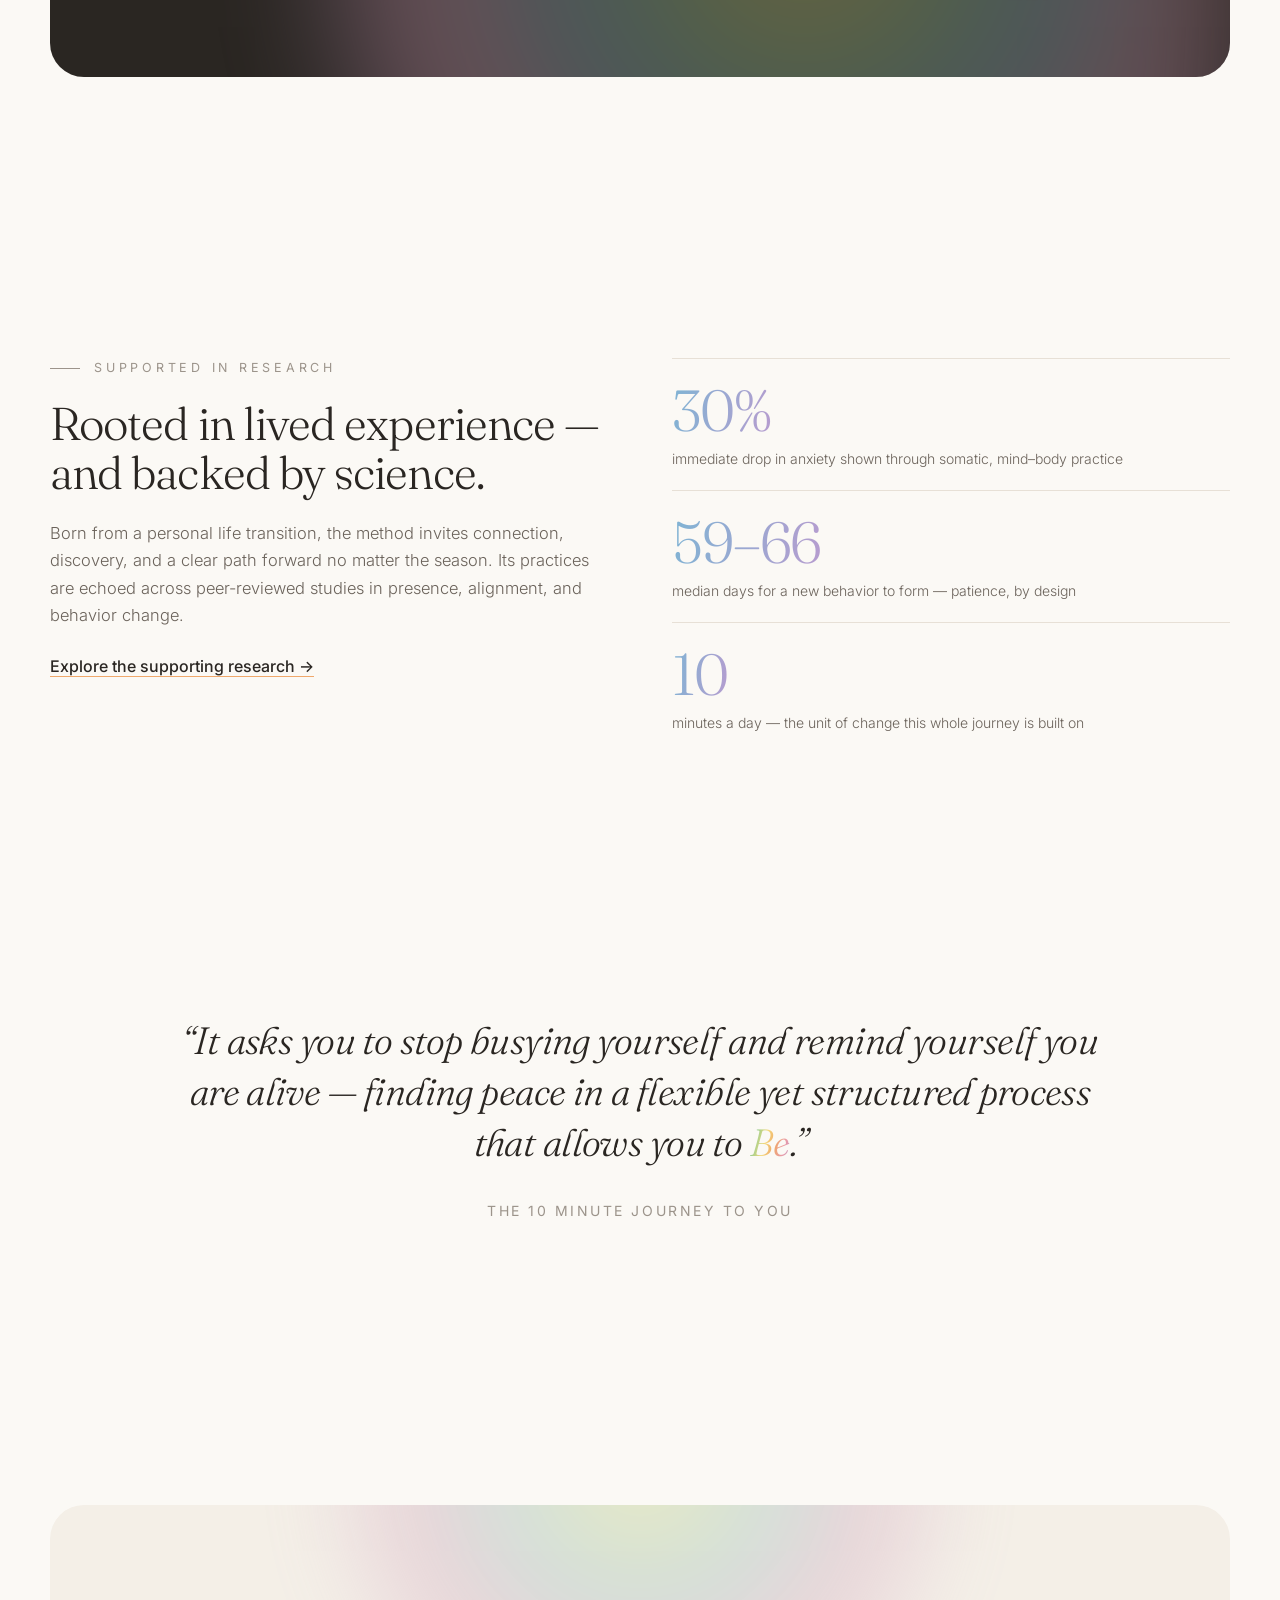
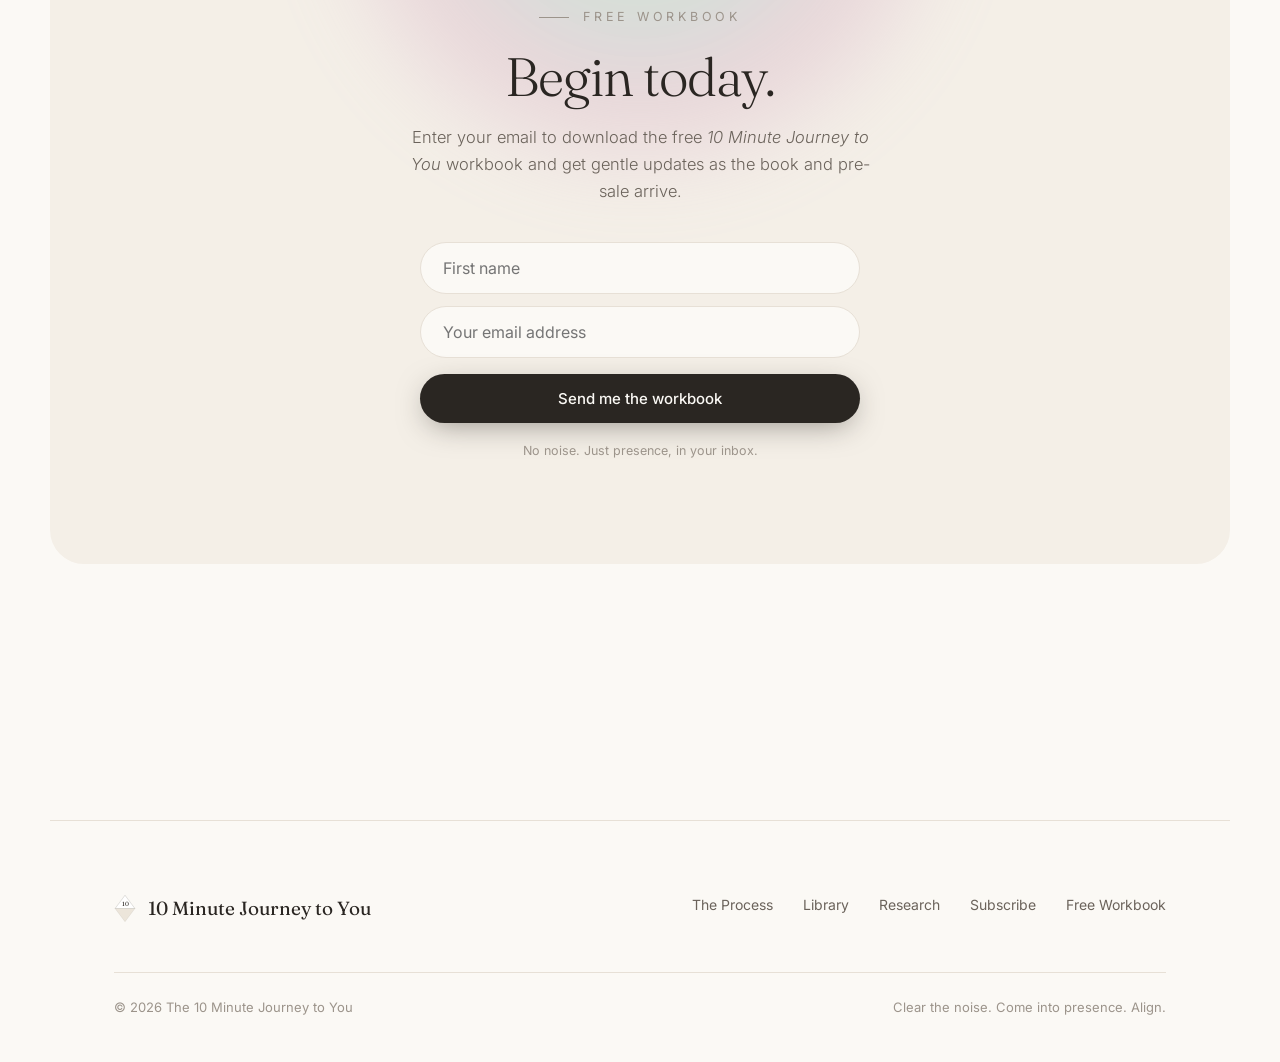
==== commit 9994d066: "Add files via upload" ====
--- a/index.html
+++ b/index.html
@@ -20,6 +20,11 @@
   --paper:#fbf9f5; --paper-warm:#f4efe7; --line:#e7e0d6;
   --c-blue:#7fb4d4; --c-green:#9ecf8f; --c-yellow:#f4d97a; --c-orange:#f0a86b; --c-rose:#e89aa8; --c-violet:#b79ccf;
   --maxw:1180px;
+  /* vertical rhythm scale — consistent section spacing across breakpoints */
+  --space-section:clamp(72px,11vw,150px);
+  --space-section-lg:clamp(88px,13vw,180px);
+  --space-block:clamp(40px,7vw,72px);
+  --space-stack:clamp(24px,5vw,40px);
 }
 *{margin:0;padding:0;box-sizing:border-box}
 html{scroll-behavior:smooth}
@@ -74,8 +79,8 @@
 
 /* ---------- layout helpers ---------- */
 section{position:relative}
-.wrap{max-width:var(--maxw); margin:0 auto; padding:0 clamp(24px,6vw,64px)}
-.band{padding:clamp(90px,13vw,170px) 0}
+.wrap{max-width:var(--maxw); margin:0 auto; padding-left:clamp(24px,6vw,64px); padding-right:clamp(24px,6vw,64px)}
+.band{padding:var(--space-section) 0}
 .sec-eyebrow{font-size:12.5px; letter-spacing:.3em; text-transform:uppercase; color:var(--ink-faint); margin-bottom:20px; display:flex; align-items:center; gap:14px}
 .sec-eyebrow::before{content:''; width:30px; height:1px; background:var(--ink-faint)}
 .accent{
@@ -119,13 +124,13 @@
 @keyframes rise{to{opacity:1; transform:translateY(0)}}
 
 /* ---------- statement ---------- */
-.statement{text-align:center; padding:clamp(100px,15vw,200px) 0}
+.statement{text-align:center; padding:var(--space-section-lg) 0}
 .statement h2{font-size:clamp(28px,4.6vw,56px); font-weight:300; line-height:1.18; max-width:900px; margin:0 auto; letter-spacing:-.02em}
 .statement h2 em{font-style:italic}
 .statement .accent{font-style:italic}
 
 /* ---------- pillars ---------- */
-.pillars{display:grid; grid-template-columns:repeat(3,1fr); gap:clamp(28px,4vw,64px); margin-top:64px}
+.pillars{display:grid; grid-template-columns:repeat(3,1fr); gap:clamp(28px,4vw,64px); margin-top:var(--space-block)}
 .pillar .num{font-family:'Fraunces',serif; font-size:15px; color:var(--ink-faint); margin-bottom:18px; letter-spacing:.05em}
 .pillar h3{font-size:25px; margin-bottom:12px; font-weight:400}
 .pillar p{color:var(--ink-soft); font-size:15.5px; font-weight:300}
@@ -179,7 +184,7 @@
 .research .cite{font-size:13px; color:var(--ink-faint); font-weight:300; line-height:1.6}
 
 /* ---------- quote ---------- */
-.quote{text-align:center; padding:clamp(90px,13vw,170px) 0}
+.quote{text-align:center; padding:var(--space-section) 0}
 .quote blockquote{font-family:'Fraunces',serif; font-size:clamp(22px,3.3vw,38px); font-weight:300; line-height:1.34; max-width:920px; margin:0 auto 28px; letter-spacing:-.015em; font-style:italic}
 .quote cite{font-style:normal; font-size:14px; letter-spacing:.18em; text-transform:uppercase; color:var(--ink-faint)}
 
@@ -289,6 +294,11 @@
   nav{z-index:102}
   .brand{z-index:103; position:relative}
   .pillars,.flow,.research,.video-grid{grid-template-columns:1fr}
+  .pillars{gap:var(--space-stack)}
+  .pillar{padding-top:var(--space-stack); border-top:1px solid var(--line)}
+  .pillar:first-child{padding-top:0; border-top:none}
+  .feature{gap:var(--space-stack)}
+  .research{gap:var(--space-stack)}
   .research-stats{grid-template-columns:repeat(3,1fr); gap:14px}
   .feature,.feature.flip,.book{grid-template-columns:1fr}
   .feature.flip .feature-img{order:-1}
@@ -319,7 +329,7 @@
   .inline-link{display:inline-block; padding:4px 0}
 }
 @media(max-width:540px){
-  .wrap{padding:0 24px}
+  .wrap{padding-left:24px; padding-right:24px}
   footer.wrap{margin-top:56px; padding-top:48px}
   .sec-eyebrow,.eyebrow{font-size:12px; letter-spacing:.22em}
   .form-note{font-size:13px}
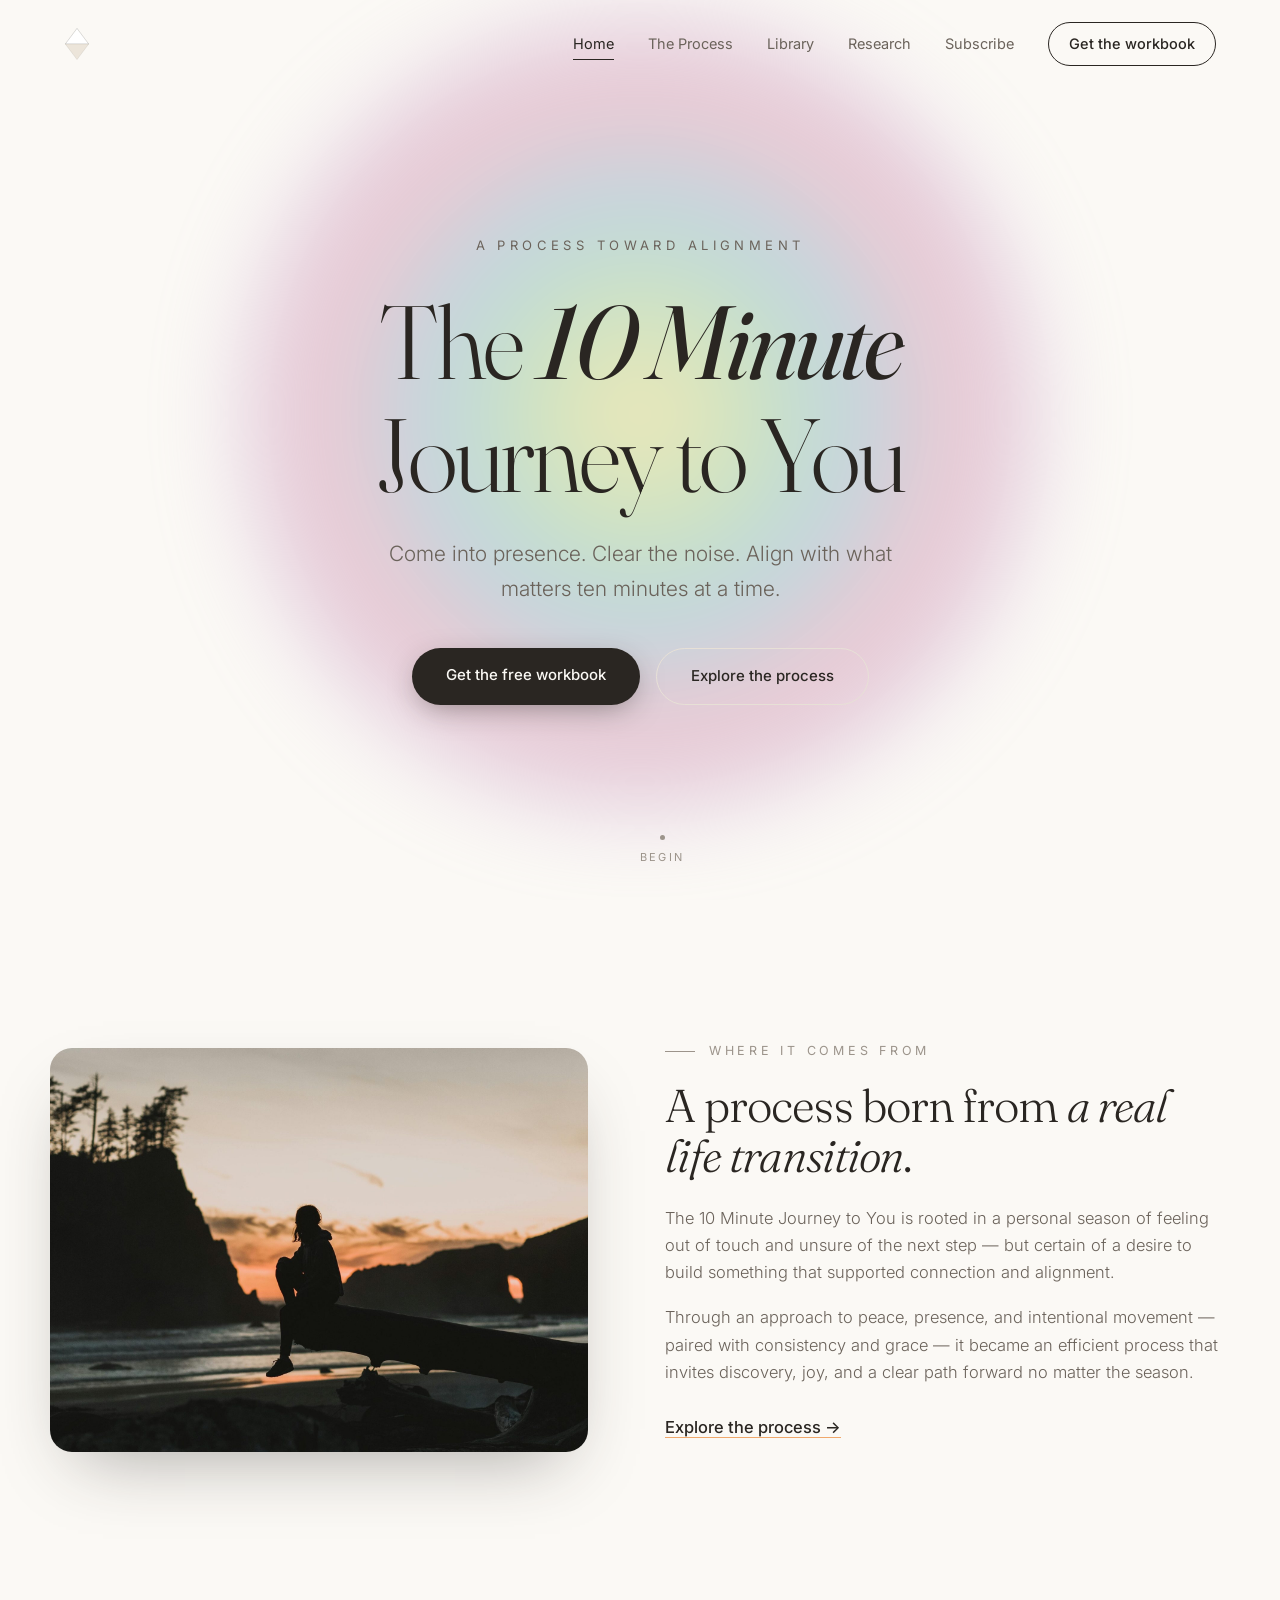
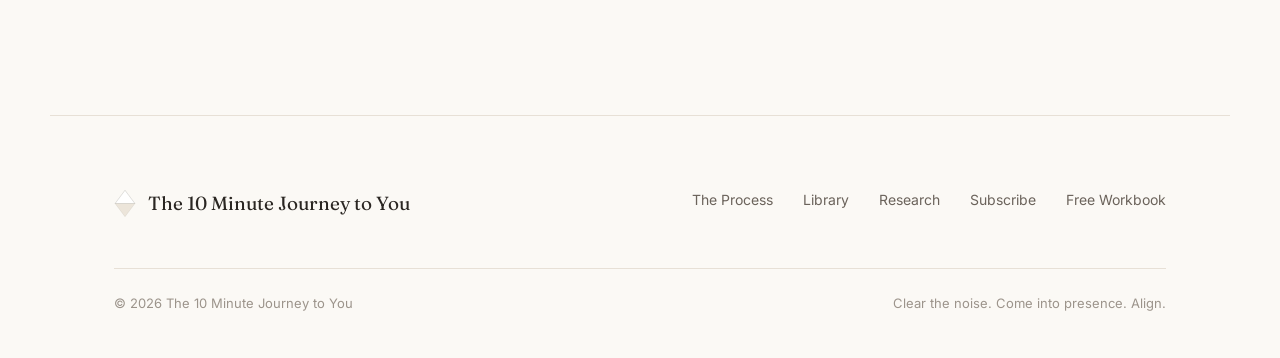
==== commit ccd836dd: "Add files via upload" ====
--- a/index.html
+++ b/index.html
@@ -61,7 +61,6 @@
 .burger.open span:nth-child(3){transform:translateY(-7px) rotate(-45deg)}
 .nav-scrim{position:fixed; inset:0; z-index:99; background:rgba(42,38,34,.32); backdrop-filter:blur(3px); opacity:0; visibility:hidden; transition:opacity .45s ease, visibility .45s ease}
 .nav-scrim.open{opacity:1; visibility:visible}
-
 
 /* ---------- buttons ---------- */
 .btn{
@@ -357,7 +356,7 @@
 </defs></svg>
 
 <nav id="nav">
-  <a href="index.html" class="brand"><svg class="glyph" width="26" height="34" viewBox="0 0 40 52"><polygon points="20,2 38,26 20,26 2,26" style="fill:#fff;stroke:rgba(42,38,34,.25)"/><polygon points="2,26 20,26 38,26 20,50" style="fill:#ece5da;stroke:rgba(42,38,34,.12)"/><text x="20" y="22" font-family="Fraunces,serif" font-size="11" fill="#2a2622" text-anchor="middle">10</text></svg><span>10 Minute Journey</span></a>
+  <a href="index.html" class="brand" aria-label="The 10 Minute Journey to You — Home"><svg class="glyph" width="30" height="39" viewBox="0 0 40 52"><polygon points="20,2 38,26 20,26 2,26" style="fill:#fff;stroke:rgba(42,38,34,.25)"/><polygon points="2,26 20,26 38,26 20,50" style="fill:#ece5da;stroke:rgba(42,38,34,.12)"/></svg></a>
   <div class="navlinks" id="navlinks">
     <a href="index.html" class="active">Home</a><a href="process.html">The Process</a><a href="library.html">Library</a><a href="research.html">Research</a><a href="subscribe.html">Subscribe</a>
     <a href="subscribe.html" class="nav-cta">Get the workbook</a>
@@ -368,7 +367,7 @@
 <header class="hero" id="top">
   <svg class="aura-breathe" viewBox="0 0 100 100"><circle cx="50" cy="50" r="48" fill="url(#aura)"/></svg>
   <div class="hero-inner">
-    <p class="eyebrow">A daily practice in presence</p>
+    <p class="eyebrow">A process toward alignment</p>
     <h1>
       <span class="l" style="animation-delay:.35s">The</span>
       <span class="l" style="animation-delay:.45s"><em>10&nbsp;Minute</em></span><br>
@@ -376,7 +375,7 @@
       <span class="l" style="animation-delay:.72s">to</span>
       <span class="l" style="animation-delay:.84s">You</span>
     </h1>
-    <p class="sub">Clear the noise. Come into presence. Align with what matters &mdash; ten unhurried minutes at a time.</p>
+    <p class="sub">Come into presence. Clear the noise. Align with what matters ten minutes at a time.</p>
     <div class="hero-cta">
       <a href="subscribe.html" class="btn btn-primary">Get the free workbook</a>
       <a href="process.html" class="btn btn-ghost">Explore the process</a>
@@ -385,110 +384,22 @@
   <div class="scrollcue"><div class="dot"></div><span>Begin</span></div>
 </header>
 
-<section class="statement wrap">
-  <h2 class="reveal">Intentional self-alignment is not performance.<br>It is <span class="accent">design</span> &mdash; a way of being with yourself that is deliberate, embodied, and rooted in what matters.</h2>
-</section>
-
 <section class="band wrap">
-  <div class="sec-eyebrow reveal">Highlights of the journey</div>
-  <h2 class="reveal serif" style="font-size:clamp(28px,4vw,46px);font-weight:300;max-width:620px;letter-spacing:-.02em">Rooted in presence. Designed with care. Echoing outward.</h2>
-  <div class="pillars">
-    <div class="pillar reveal d1"><div class="rule" style="background:var(--c-blue)"></div><div class="num">Rooted</div><h3>In Presence</h3><p>The felt experience of being grounded, aware, and in ongoing communication with yourself &mdash; the foundation everything is built upon.</p></div>
-    <div class="pillar reveal d2"><div class="rule" style="background:var(--c-green)"></div><div class="num">Designed</div><h3>With Care</h3><p>A method with form but not rigidity. Structured enough to hold you, fluid enough to move with the season of life you are in now.</p></div>
-    <div class="pillar reveal d3"><div class="rule" style="background:var(--c-rose)"></div><div class="num">Echoing</div><h3>Outward</h3><p>When one person comes into alignment, the world around them begins to shift. The journey inward ripples gently out.</p></div>
-  </div>
-</section>
-
-<section class="band wrap">
-  <div class="feature">
+  <div class="feature flip">
     <div class="feature-img reveal"><img src="[data-uri]" alt="A person sits on a log, silhouetted against a vibrant beach sunset."></div>
     <div class="reveal d1">
-      <div class="sec-eyebrow">Embodied presence</div>
-      <h2>Learn to listen to <em>your own language</em>.</h2>
-      <p>Through embodied presence &mdash; the quiet communication between mind, body, and environment &mdash; you learn what supports you, what drains you, and what needs your care.</p>
-      <p>As that relationship deepens, it becomes the ground for intentional action and aligned choices. This is where the journey starts, where it builds, and where you return, again and again.</p>
-      <p style="margin-top:28px"><a href="library.html" class="inline-link">Begin with the free library of tools &rarr;</a></p>
+      <div class="sec-eyebrow">Where it comes from</div>
+      <h2>A process born from <em>a real life transition</em>.</h2>
+      <p>The 10 Minute Journey to You is rooted in a personal season of feeling out of touch and unsure of the next step &mdash; but certain of a desire to build something that supported connection and alignment.</p>
+      <p>Through an approach to peace, presence, and intentional movement &mdash; paired with consistency and grace &mdash; it became an efficient process that invites discovery, joy, and a clear path forward no matter the season.</p>
+      <p style="margin-top:28px"><a href="process.html" class="inline-link">Explore the process &rarr;</a></p>
     </div>
   </div>
 </section>
 
-<section class="band wrap">
-  <div class="process-wrap">
-    <div class="sec-eyebrow reveal" style="justify-content:center">The process &mdash; never linear</div>
-    <h2 class="reveal serif" style="text-align:center;font-size:clamp(28px,4vw,46px);font-weight:300;max-width:680px;margin:0 auto;letter-spacing:-.02em">An organized journey through inquiry, experiment, and integration.</h2>
-    <div class="flow">
-      <div class="step reveal d1"><div class="si"><span class="pip" style="background:var(--c-blue)"></span>Phase 01</div><h4>Research &amp; Discovery</h4><p>Explore what resonates. Move with curiosity through your uniquely identified Areas of Importance.</p></div>
-      <div class="step reveal d2"><div class="si"><span class="pip" style="background:var(--c-green)"></span>Phase 02</div><h4>Implementation</h4><p>Engage through 10-minute activities rooted in intentionality, testing what may truly fulfill you.</p></div>
-      <div class="step reveal d3"><div class="si"><span class="pip" style="background:var(--c-orange)"></span>Phase 03</div><h4>Steady-self</h4><p>Settle into alignment. Return to key transition points for reflection and gentle adjustment.</p></div>
-    </div>
-    <p class="process-note reveal">Form without rigidity &mdash; a rhythm of intentional action and embodied connection.</p>
-    <div style="text-align:center;margin-top:36px" class="reveal"><a href="process.html" class="btn btn-ghost">See the full process</a></div>
-  </div>
-</section>
-
-<section class="band wrap" id="book">
-  <div class="book">
-    <svg class="book-aura" viewBox="0 0 100 100" preserveAspectRatio="xMidYMid slice"><circle cx="64" cy="50" r="40" fill="url(#aura)"/></svg>
-    <div class="book-text">
-      <div class="sec-eyebrow">The book &mdash; coming soon</div>
-      <h2>A model for living in alignment with your deepest aspirations.</h2>
-      <p>This path goes beyond following instructions or a prescribed blueprint. It asks you to stop busying yourself &mdash; and remember that you are alive. Subscribe for sneak peeks and behind-the-scenes content as the book comes to life.</p>
-      <div class="book-cta">
-        <a href="subscribe.html" class="btn btn-light">Get on the pre-sale list</a>
-        <a href="subscribe.html" class="btn btn-outline-l">Subscribe for updates</a>
-      </div>
-    </div>
-    <div class="book-visual"><img src="[data-uri]" alt="The 10 Minute Journey to You book cover"></div>
-  </div>
-</section>
-
-<section class="band wrap">
-  <div class="research">
-    <div class="reveal">
-      <div class="sec-eyebrow">Supported in research</div>
-      <h2>Rooted in lived experience &mdash; and backed by science.</h2>
-      <p class="lead">Born from a personal life transition, the method invites connection, discovery, and a clear path forward no matter the season. Its practices are echoed across peer-reviewed studies in presence, alignment, and behavior change.</p>
-      <p style="margin-top:24px"><a href="research.html" class="inline-link">Explore the supporting research &rarr;</a></p>
-    </div>
-    <div class="research-stats reveal d1">
-      <div class="stat"><div class="big"><span class="grad">30%</span></div><p>immediate drop in anxiety shown through somatic, mind&ndash;body practice</p></div>
-      <div class="stat"><div class="big"><span class="grad">59&ndash;66</span></div><p>median days for a new behavior to form &mdash; patience, by design</p></div>
-      <div class="stat"><div class="big"><span class="grad">10</span></div><p>minutes a day &mdash; the unit of change this whole journey is built on</p></div>
-    </div>
-  </div>
-</section>
-
-<section class="quote wrap">
-  <blockquote class="reveal">&ldquo;It asks you to stop busying yourself and remind yourself you are alive &mdash; finding peace in a flexible yet structured process that allows you to <span class="accent" style="font-style:italic">Be</span>.&rdquo;</blockquote>
-  <cite class="reveal d1">The 10 Minute Journey to You</cite>
-</section>
-
-<section class="band wrap" id="subscribe">
-  <div class="capture">
-    <svg class="aura-breathe" style="opacity:.3;animation:none;top:-6%;width:min(80vw,600px)" viewBox="0 0 100 100"><circle cx="50" cy="50" r="48" fill="url(#aura)"/></svg>
-    <div style="position:relative;z-index:2">
-      <div class="sec-eyebrow reveal" style="justify-content:center">Free workbook</div>
-      <h2 class="reveal">Begin today.</h2>
-      <p class="sub reveal d1">Enter your email to download the free <em>10 Minute Journey to You</em> workbook and get gentle updates as the book and pre-sale arrive.</p>
-      <form class="eform reveal d2" data-source="home-footer">
-        <div class="row"><input type="text" name="first" placeholder="First name" aria-label="First name"></div>
-        <input type="email" name="email" placeholder="Your email address" aria-label="Email address" required>
-        <button type="submit" class="btn btn-primary">Send me the workbook</button>
-        <p class="form-note">No noise. Just presence, in your inbox.</p>
-      </form>
-      <div class="form-success">
-        <div class="check"><svg width="24" height="24" viewBox="0 0 24 24"><path d="M5 12.5l4.5 4.5L19 7.5" stroke="#fff" stroke-width="2.2" fill="none" stroke-linecap="round" stroke-linejoin="round"/></svg></div>
-        <h3>Your workbook is ready.</h3>
-        <p>Thank you for joining the journey. Your download is one tap away.</p>
-        <a class="dl-link btn btn-primary" href="workbook.pdf" download>Download the workbook (PDF)</a>
-      </div>
-    </div>
-  </div>
-</section>
-
 <footer class="wrap">
   <div class="foot">
-    <a href="index.html" class="foot-brand"><svg class="glyph" width="22" height="29" viewBox="0 0 40 52"><polygon points="20,2 38,26 20,26 2,26" style="fill:#fff;stroke:rgba(42,38,34,.25)"/><polygon points="2,26 20,26 38,26 20,50" style="fill:#ece5da;stroke:rgba(42,38,34,.12)"/><text x="20" y="22" font-family="Fraunces,serif" font-size="11" fill="#2a2622" text-anchor="middle">10</text></svg><span>10 Minute Journey to You</span></a>
+    <a href="index.html" class="foot-brand"><svg class="glyph" width="22" height="29" viewBox="0 0 40 52"><polygon points="20,2 38,26 20,26 2,26" style="fill:#fff;stroke:rgba(42,38,34,.25)"/><polygon points="2,26 20,26 38,26 20,50" style="fill:#ece5da;stroke:rgba(42,38,34,.12)"/></svg><span>The 10 Minute Journey to You</span></a>
     <div class="foot-links">
       <a href="process.html">The Process</a>
       <a href="library.html">Library</a>
@@ -515,7 +426,7 @@
     <div class="modal-body">
       <div class="sec-eyebrow">Free, for a limited time</div>
       <h2>Start your journey with the <em>free workbook</em>.</h2>
-      <p class="lead">Enter your email and download <em>The 10 Minute Journey to You</em> workbook as a PDF &mdash; plus gentle updates as the book arrives.</p>
+      <p class="lead">Enter your email and download <em>The 10 Minute Journey to You</em> Workbook as a PDF &mdash; plus updates on the book&rsquo;s arrival.</p>
       <form class="eform" data-source="popup">
         <div class="row"><input type="text" name="first" placeholder="First name" aria-label="First name"></div>
         <input type="email" name="email" placeholder="Your email address" aria-label="Email address" required>
